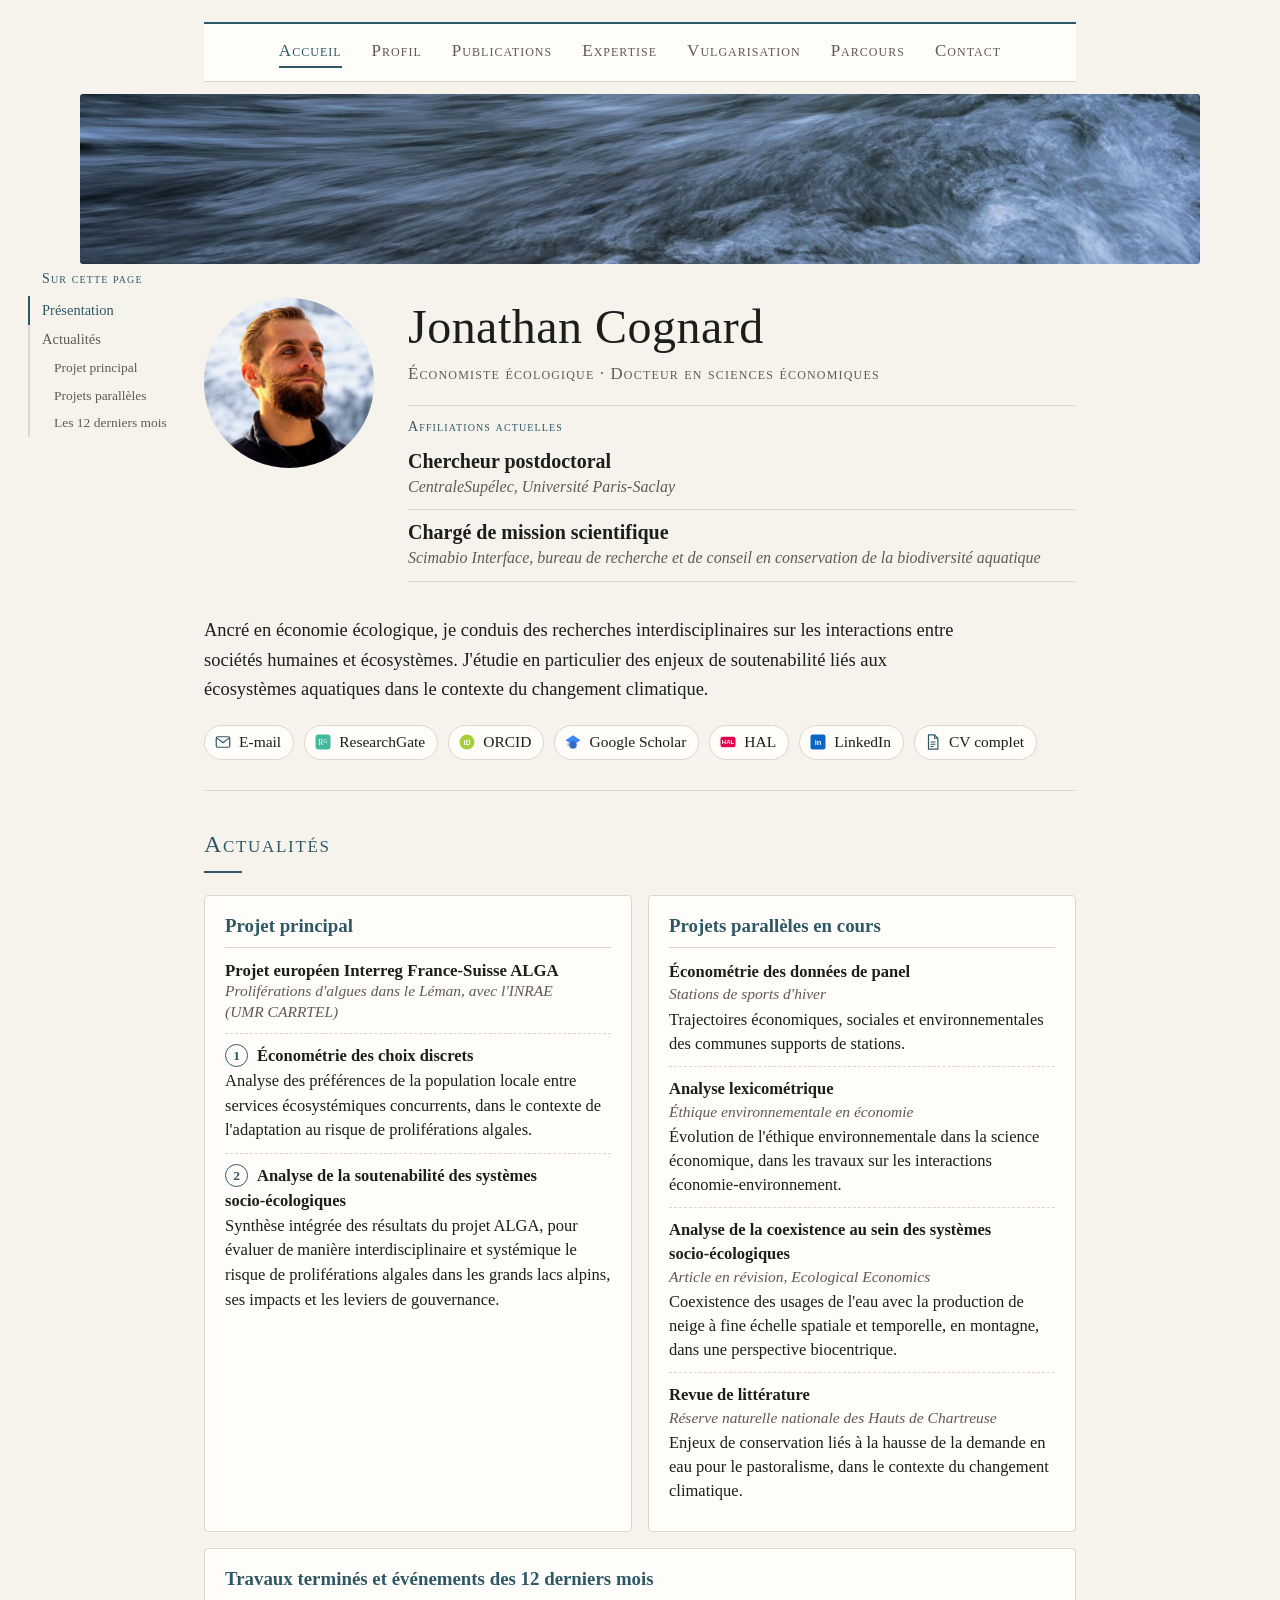
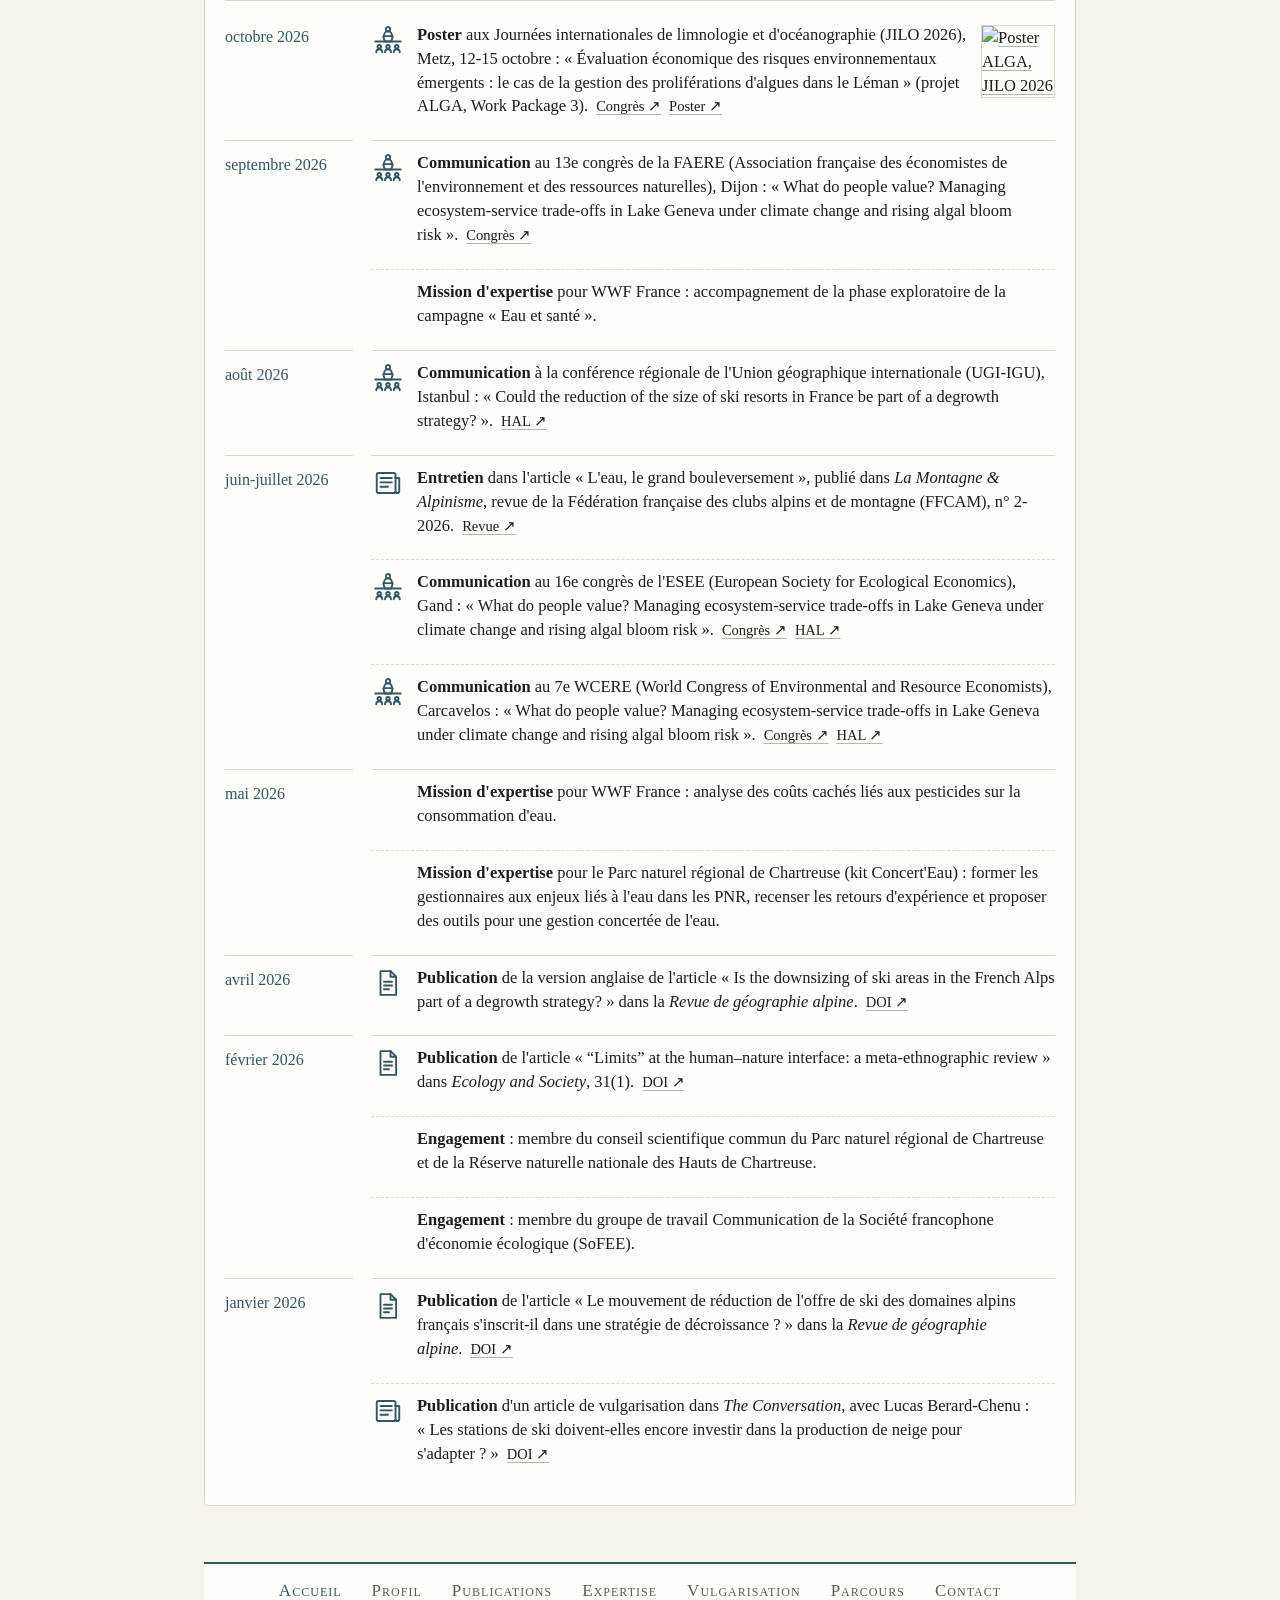
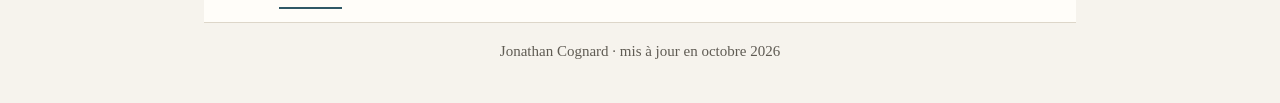
==== index.html @ 6bd9a7a1 "Add files via upload" ====
<!DOCTYPE html>
<html lang="fr">
<head>
<meta charset="utf-8">
<meta name="viewport" content="width=device-width, initial-scale=1">
<title>Jonathan Cognard, économie écologique</title>
<meta name="description" content="Jonathan Cognard, économiste écologique : interactions entre sociétés humaines et écosystèmes, soutenabilité, coexistence, écosystèmes aquatiques et changement climatique.">
<link rel="stylesheet" href="style.css">
</head>
<body>
<div class="wrap">

  <nav>
    <a href="index.html" class="on">Accueil</a>
    <a href="profil.html">Profil</a>
    <a href="publications.html">Publications</a>
    <a href="expertise.html">Expertise</a>
    <a href="vulgarisation.html">Vulgarisation</a>
    <a href="parcours.html">Parcours</a>
    <a href="contact.html">Contact</a>
  </nav>
  <!-- ================= EN-TÊTE ================= -->
  <div class="strip" role="img" aria-label="Eau en mouvement"></div>

  <aside class="toc" aria-label="Plan de la page"><div class="toc-in" role="navigation" aria-label="Sur cette page">
      <div class="toc-t">Sur cette page</div>
      <a href="#presentation">Présentation</a>
      <a href="#actualites">Actualités</a>
      <a href="#projet-principal" class="sub">Projet principal</a>
      <a href="#projets-paralleles-en-cours" class="sub">Projets parallèles</a>
      <a href="#travaux-termines-et-evenements-des-12-de" class="sub">Les 12 derniers mois</a>
    </div><script>(function(){var t=document.currentScript.parentNode,ls=[].slice.call(t.querySelectorAll('a'));
function up(){var ts=ls.map(function(a){return document.getElementById(a.getAttribute('href').slice(1))});var y=window.innerHeight*0.3,k=0,b=-1e9;ts.forEach(function(e,i){if(!e)return;var r=e.getBoundingClientRect().top;if(r<y&&r>b+2){b=r;k=i}});
ls.forEach(function(a,i){a.classList.toggle('act',i===k)})}window.addEventListener('scroll',up,{passive:true});window.addEventListener('load',up);up();})();</script></aside>
  <div class="intro" id="presentation">
    <div class="head">
      <div class="avatar"><img src="photo.jpg" alt="Portrait de Jonathan Cognard"></div>
      <div class="idcard">
        <h1>Jonathan Cognard</h1>
        <p class="tagline">Économiste écologique · Docteur en sciences économiques</p>
        <!-- Affiliations actuelles -->
        <div class="aff">
          <div class="aff-l">Affiliations actuelles</div>
          <div class="role-row">
            <div><div class="rt">Chercheur postdoctoral</div><div class="ri">CentraleSupélec, Université Paris-Saclay</div></div>
            <div class="rl"><img src="logos/paris-saclay.png" alt="" onerror="this.remove()"><img src="logos/centralesupelec.png" alt="" onerror="this.remove()"></div>
          </div>
          <div class="role-row">
            <div><div class="rt">Chargé de mission scientifique</div><div class="ri">Scimabio Interface, bureau de recherche et de conseil en conservation de la biodiversité aquatique</div></div>
            <div class="rl"><img src="logos/scimabio.png" alt="" onerror="this.remove()"></div>
          </div>
        </div>
      </div>
    </div>
    <p class="pitch">Ancré en économie écologique, je conduis des recherches interdisciplinaires sur les interactions entre sociétés humaines et écosystèmes. J'étudie en particulier des enjeux de soutenabilité liés aux écosystèmes aquatiques dans le contexte du changement climatique.</p>
    <div class="links">
      <a href="mailto:jonathan.cognard@gmail.com"><svg viewBox="0 0 24 24"><rect x="3" y="5" width="18" height="14" rx="2" fill="none" stroke="#2f5866" stroke-width="1.6"/><path d="M3.5 6.5 12 13l8.5-6.5" fill="none" stroke="#2f5866" stroke-width="1.6"/></svg>E-mail</a>
      <a href="https://www.researchgate.net/profile/Jonathan-Cognard" target="_blank" rel="noopener"><svg viewBox="0 0 24 24"><rect x="2" y="2" width="20" height="20" rx="4" fill="#40ba9b"/><text x="12" y="16.2" text-anchor="middle" font-family="Georgia,serif" font-size="10.5" fill="#fff">R<tspan font-size="7.5" dy="-3">G</tspan></text></svg>ResearchGate</a>
      <a href="https://orcid.org/0000-0002-9526-023X" target="_blank" rel="noopener"><svg viewBox="0 0 24 24"><circle cx="12" cy="12" r="10" fill="#a6ce39"/><text x="12" y="15.6" text-anchor="middle" font-family="Arial,sans-serif" font-weight="700" font-size="9.5" fill="#fff">iD</text></svg>ORCID</a>
      <!-- Remplacer par l'adresse de votre profil Google Scholar si vous en avez un -->
      <a href="https://scholar.google.com/scholar?q=author%3A%22Jonathan+Cognard%22" target="_blank" rel="noopener"><svg viewBox="0 0 24 24"><path d="M12 3 2 9.5l10 6.5 10-6.5z" fill="#4285f4"/><circle cx="12" cy="16" r="5" fill="#356ac3"/><path d="M5.5 13.5v3.5" stroke="#4285f4" stroke-width="1.4"/></svg>Google Scholar</a>
      <!-- Remplacer par votre CV HAL (cv.hal.science/votre-idhal) si vous en créez un -->
      <a href="https://hal.science/search/index/?q=authFullName_s%3A%22Jonathan+Cognard%22" target="_blank" rel="noopener"><svg viewBox="0 0 24 24"><rect x="2" y="5" width="20" height="14" rx="3" fill="#e2004f"/><text x="12" y="15.3" text-anchor="middle" font-family="Arial,sans-serif" font-weight="700" font-size="8" fill="#fff">HAL</text></svg>HAL</a>
      <a href="https://www.linkedin.com/in/jonathan-cognard-17158998/" target="_blank" rel="noopener"><svg viewBox="0 0 24 24"><rect x="2" y="2" width="20" height="20" rx="3" fill="#0a66c2"/><text x="12" y="16.5" text-anchor="middle" font-family="Arial,sans-serif" font-weight="700" font-size="10" fill="#fff">in</text></svg>LinkedIn</a>
      <a href="cv.pdf" target="_blank" rel="noopener"><svg viewBox="0 0 24 24"><path d="M6 2.5h8l4.5 4.5v14.5H6z" fill="none" stroke="#2f5866" stroke-width="1.6"/><path d="M14 2.5V7h4.5M8.8 12h6.4M8.8 15h6.4M8.8 18h4" fill="none" stroke="#2f5866" stroke-width="1.4"/></svg>CV complet</a>
    </div>
  </div>

  <!-- ================= ACTUALITÉS =================
       Fil des 12 derniers mois&nbsp;: ajouter les nouveautés en haut, retirer les plus anciennes. -->
  <section id="actualites">
    <h2>Actualités</h2>
    <div class="grid2">

      <div id="projet-principal" class="box">
        <b>Projet principal</b>
        <div class="proj-h">
          <img src="logos/alga.png" alt="Logo du projet ALGA" onerror="this.remove()">
          <div><div class="pt">Projet européen Interreg France-Suisse ALGA</div>
          <div class="ps">Proliférations d'algues dans le Léman, avec l'INRAE (UMR CARRTEL)</div></div>
        </div>
        <div class="wp"><span class="lbl"><span class="nb">1</span>Économétrie des choix discrets</span>
          Analyse des préférences de la population locale entre services écosystémiques concurrents, dans le contexte de l'adaptation au risque de proliférations algales.</div>
        <div class="wp"><span class="lbl"><span class="nb">2</span>Analyse de la soutenabilité des systèmes socio-écologiques</span>
          Synthèse intégrée des résultats du projet ALGA, pour évaluer de manière interdisciplinaire et systémique le risque de proliférations algales dans les grands lacs alpins, ses impacts et les leviers de gouvernance.</div>
      </div>

      <div id="projets-paralleles-en-cours" class="box">
        <b>Projets parallèles en cours</b>
        <ul class="plist">
          <li><span class="meth">Économétrie des données de panel</span><span class="subj">Stations de sports d'hiver</span>Trajectoires économiques, sociales et environnementales des communes supports de stations.</li>
          <li><span class="meth">Analyse lexicométrique</span><span class="subj">Éthique environnementale en économie</span>Évolution de l'éthique environnementale dans la science économique, dans les travaux sur les interactions économie-environnement.</li>
          <li><span class="meth">Analyse de la coexistence au sein des systèmes socio-écologiques</span><span class="subj">Article en révision, Ecological Economics</span>Coexistence des usages de l'eau avec la production de neige à fine échelle spatiale et temporelle, en montagne, dans une perspective biocentrique.</li>
          <li><span class="meth">Revue de littérature</span><span class="subj">Réserve naturelle nationale des Hauts de Chartreuse</span>Enjeux de conservation liés à la hausse de la demande en eau pour le pastoralisme, dans le contexte du changement climatique.</li>
        </ul>
      </div>

      <div id="travaux-termines-et-evenements-des-12-de" class="box wide">
        <b>Travaux terminés et événements des 12 derniers mois</b>
        <div class="feed">
        <div class="m">octobre 2026</div>
        <div class="items">
          <div class="it"><span class="ic"><svg viewBox="0 0 24 24"><circle cx="12" cy="3.3" r="1.7" fill="none" stroke="#2f5866" stroke-width="1.5" stroke-linecap="round" stroke-linejoin="round"/><path d="M8.9 10.6V8.1a3.1 3.1 0 0 1 6.2 0v2.5" fill="none" stroke="#2f5866" stroke-width="1.5" stroke-linecap="round" stroke-linejoin="round"/><path d="M8.2 8.9h7.6l-1.2 4.3H9.4z" fill="#fffdf9" stroke="#2f5866" stroke-width="1.5" stroke-linejoin="round"/><path d="M1.8 13.2h20.4" fill="none" stroke="#2f5866" stroke-width="1.5" stroke-linecap="round" stroke-linejoin="round"/><circle cx="5" cy="17.4" r="1.4" fill="none" stroke="#2f5866" stroke-width="1.5" stroke-linecap="round" stroke-linejoin="round"/><circle cx="12" cy="17.4" r="1.4" fill="none" stroke="#2f5866" stroke-width="1.5" stroke-linecap="round" stroke-linejoin="round"/><circle cx="19" cy="17.4" r="1.4" fill="none" stroke="#2f5866" stroke-width="1.5" stroke-linecap="round" stroke-linejoin="round"/><path d="M2.6 21.8a2.4 2.4 0 0 1 4.8 0M9.6 21.8a2.4 2.4 0 0 1 4.8 0M16.6 21.8a2.4 2.4 0 0 1 4.8 0" fill="none" stroke="#2f5866" stroke-width="1.5" stroke-linecap="round" stroke-linejoin="round"/></svg></span><span><a class="thumb" href="poster-jilo-2026.pdf" target="_blank" rel="noopener"><img src="poster-jilo-2026.jpg" alt="Poster ALGA, JILO 2026"></a><b>Poster</b> aux Journées internationales de limnologie et d'océanographie (JILO 2026), Metz, 12-15 octobre&nbsp;: «&nbsp;Évaluation économique des risques environnementaux émergents&nbsp;: le cas de la gestion des proliférations d'algues dans le Léman&nbsp;» (projet ALGA, Work Package 3).<a class="go" href="https://jilo-2026.sciencesconf.org/" target="_blank" rel="noopener">Congrès ↗</a><a class="go" href="poster-jilo-2026.pdf" target="_blank" rel="noopener">Poster ↗</a></span></div>
        </div>
        <div class="m">septembre 2026</div>
        <div class="items">
          <div class="it"><span class="ic"><svg viewBox="0 0 24 24"><circle cx="12" cy="3.3" r="1.7" fill="none" stroke="#2f5866" stroke-width="1.5" stroke-linecap="round" stroke-linejoin="round"/><path d="M8.9 10.6V8.1a3.1 3.1 0 0 1 6.2 0v2.5" fill="none" stroke="#2f5866" stroke-width="1.5" stroke-linecap="round" stroke-linejoin="round"/><path d="M8.2 8.9h7.6l-1.2 4.3H9.4z" fill="#fffdf9" stroke="#2f5866" stroke-width="1.5" stroke-linejoin="round"/><path d="M1.8 13.2h20.4" fill="none" stroke="#2f5866" stroke-width="1.5" stroke-linecap="round" stroke-linejoin="round"/><circle cx="5" cy="17.4" r="1.4" fill="none" stroke="#2f5866" stroke-width="1.5" stroke-linecap="round" stroke-linejoin="round"/><circle cx="12" cy="17.4" r="1.4" fill="none" stroke="#2f5866" stroke-width="1.5" stroke-linecap="round" stroke-linejoin="round"/><circle cx="19" cy="17.4" r="1.4" fill="none" stroke="#2f5866" stroke-width="1.5" stroke-linecap="round" stroke-linejoin="round"/><path d="M2.6 21.8a2.4 2.4 0 0 1 4.8 0M9.6 21.8a2.4 2.4 0 0 1 4.8 0M16.6 21.8a2.4 2.4 0 0 1 4.8 0" fill="none" stroke="#2f5866" stroke-width="1.5" stroke-linecap="round" stroke-linejoin="round"/></svg></span><span><b>Communication</b> au 13e congrès de la FAERE (Association française des économistes de l'environnement et des ressources naturelles), Dijon&nbsp;: «&nbsp;What do people value? Managing ecosystem-service trade-offs in Lake Geneva under climate change and rising algal bloom risk&nbsp;».<a class="go" href="https://faere.fr/en/faere-conference-2026/" target="_blank" rel="noopener">Congrès ↗</a></span></div>
          <div class="it"><span class="ic"><img src="logos/wwf.png" alt="" onerror="this.remove()"></span><span><b>Mission d'expertise</b> pour WWF France&nbsp;: accompagnement de la phase exploratoire de la campagne «&nbsp;Eau et santé&nbsp;».</span></div>
        </div>
        <div class="m">août 2026</div>
        <div class="items">
          <div class="it"><span class="ic"><svg viewBox="0 0 24 24"><circle cx="12" cy="3.3" r="1.7" fill="none" stroke="#2f5866" stroke-width="1.5" stroke-linecap="round" stroke-linejoin="round"/><path d="M8.9 10.6V8.1a3.1 3.1 0 0 1 6.2 0v2.5" fill="none" stroke="#2f5866" stroke-width="1.5" stroke-linecap="round" stroke-linejoin="round"/><path d="M8.2 8.9h7.6l-1.2 4.3H9.4z" fill="#fffdf9" stroke="#2f5866" stroke-width="1.5" stroke-linejoin="round"/><path d="M1.8 13.2h20.4" fill="none" stroke="#2f5866" stroke-width="1.5" stroke-linecap="round" stroke-linejoin="round"/><circle cx="5" cy="17.4" r="1.4" fill="none" stroke="#2f5866" stroke-width="1.5" stroke-linecap="round" stroke-linejoin="round"/><circle cx="12" cy="17.4" r="1.4" fill="none" stroke="#2f5866" stroke-width="1.5" stroke-linecap="round" stroke-linejoin="round"/><circle cx="19" cy="17.4" r="1.4" fill="none" stroke="#2f5866" stroke-width="1.5" stroke-linecap="round" stroke-linejoin="round"/><path d="M2.6 21.8a2.4 2.4 0 0 1 4.8 0M9.6 21.8a2.4 2.4 0 0 1 4.8 0M16.6 21.8a2.4 2.4 0 0 1 4.8 0" fill="none" stroke="#2f5866" stroke-width="1.5" stroke-linecap="round" stroke-linejoin="round"/></svg></span><span><b>Communication</b> à la conférence régionale de l'Union géographique internationale (UGI-IGU), Istanbul&nbsp;: «&nbsp;Could the reduction of the size of ski resorts in France be part of a degrowth strategy?&nbsp;».<a class="go" href="https://hal.science/hal-05760352" target="_blank" rel="noopener">HAL ↗</a></span></div>
        </div>
        <div class="m">juin-juillet 2026</div>
        <div class="items">
          <div class="it"><span class="ic"><svg viewBox="0 0 24 24"><rect x="3" y="4" width="15" height="16" rx="1.5" fill="none" stroke="#2f5866" stroke-width="1.5" stroke-linecap="round" stroke-linejoin="round"/><path d="M18 8h3v10.5a1.5 1.5 0 0 1-3 0M6 8h9M6 11.5h9M6 15h6" fill="none" stroke="#2f5866" stroke-width="1.5" stroke-linecap="round" stroke-linejoin="round"/></svg></span><span><b>Entretien</b> dans l'article «&nbsp;L'eau, le grand bouleversement&nbsp;», publié dans <i>La Montagne &amp; Alpinisme</i>, revue de la Fédération française des clubs alpins et de montagne (FFCAM), n° 2-2026.<a class="go" href="https://www.ffcam.fr/index.php?alias=produit&amp;oid=PROD:86p6bc6lu6lu" target="_blank" rel="noopener">Revue ↗</a></span></div>
          <div class="it"><span class="ic"><svg viewBox="0 0 24 24"><circle cx="12" cy="3.3" r="1.7" fill="none" stroke="#2f5866" stroke-width="1.5" stroke-linecap="round" stroke-linejoin="round"/><path d="M8.9 10.6V8.1a3.1 3.1 0 0 1 6.2 0v2.5" fill="none" stroke="#2f5866" stroke-width="1.5" stroke-linecap="round" stroke-linejoin="round"/><path d="M8.2 8.9h7.6l-1.2 4.3H9.4z" fill="#fffdf9" stroke="#2f5866" stroke-width="1.5" stroke-linejoin="round"/><path d="M1.8 13.2h20.4" fill="none" stroke="#2f5866" stroke-width="1.5" stroke-linecap="round" stroke-linejoin="round"/><circle cx="5" cy="17.4" r="1.4" fill="none" stroke="#2f5866" stroke-width="1.5" stroke-linecap="round" stroke-linejoin="round"/><circle cx="12" cy="17.4" r="1.4" fill="none" stroke="#2f5866" stroke-width="1.5" stroke-linecap="round" stroke-linejoin="round"/><circle cx="19" cy="17.4" r="1.4" fill="none" stroke="#2f5866" stroke-width="1.5" stroke-linecap="round" stroke-linejoin="round"/><path d="M2.6 21.8a2.4 2.4 0 0 1 4.8 0M9.6 21.8a2.4 2.4 0 0 1 4.8 0M16.6 21.8a2.4 2.4 0 0 1 4.8 0" fill="none" stroke="#2f5866" stroke-width="1.5" stroke-linecap="round" stroke-linejoin="round"/></svg></span><span><b>Communication</b> au 16e congrès de l'ESEE (European Society for Ecological Economics), Gand&nbsp;: «&nbsp;What do people value? Managing ecosystem-service trade-offs in Lake Geneva under climate change and rising algal bloom risk&nbsp;».<a class="go" href="https://esee2026ghent.be/" target="_blank" rel="noopener">Congrès ↗</a><a class="go" href="https://hal.science/hal-05693973" target="_blank" rel="noopener">HAL ↗</a></span></div>
          <div class="it"><span class="ic"><svg viewBox="0 0 24 24"><circle cx="12" cy="3.3" r="1.7" fill="none" stroke="#2f5866" stroke-width="1.5" stroke-linecap="round" stroke-linejoin="round"/><path d="M8.9 10.6V8.1a3.1 3.1 0 0 1 6.2 0v2.5" fill="none" stroke="#2f5866" stroke-width="1.5" stroke-linecap="round" stroke-linejoin="round"/><path d="M8.2 8.9h7.6l-1.2 4.3H9.4z" fill="#fffdf9" stroke="#2f5866" stroke-width="1.5" stroke-linejoin="round"/><path d="M1.8 13.2h20.4" fill="none" stroke="#2f5866" stroke-width="1.5" stroke-linecap="round" stroke-linejoin="round"/><circle cx="5" cy="17.4" r="1.4" fill="none" stroke="#2f5866" stroke-width="1.5" stroke-linecap="round" stroke-linejoin="round"/><circle cx="12" cy="17.4" r="1.4" fill="none" stroke="#2f5866" stroke-width="1.5" stroke-linecap="round" stroke-linejoin="round"/><circle cx="19" cy="17.4" r="1.4" fill="none" stroke="#2f5866" stroke-width="1.5" stroke-linecap="round" stroke-linejoin="round"/><path d="M2.6 21.8a2.4 2.4 0 0 1 4.8 0M9.6 21.8a2.4 2.4 0 0 1 4.8 0M16.6 21.8a2.4 2.4 0 0 1 4.8 0" fill="none" stroke="#2f5866" stroke-width="1.5" stroke-linecap="round" stroke-linejoin="round"/></svg></span><span><b>Communication</b> au 7e WCERE (World Congress of Environmental and Resource Economists), Carcavelos&nbsp;: «&nbsp;What do people value? Managing ecosystem-service trade-offs in Lake Geneva under climate change and rising algal bloom risk&nbsp;».<a class="go" href="https://wcere2026.org/" target="_blank" rel="noopener">Congrès ↗</a><a class="go" href="https://hal.science/hal-05694025" target="_blank" rel="noopener">HAL ↗</a></span></div>
        </div>
        <div class="m">mai 2026</div>
        <div class="items">
          <div class="it"><span class="ic"><img src="logos/wwf.png" alt="" onerror="this.remove()"></span><span><b>Mission d'expertise</b> pour WWF France&nbsp;: analyse des coûts cachés liés aux pesticides sur la consommation d'eau.</span></div>
          <div class="it"><span class="ic"><img src="logos/pnr-chartreuse.png" alt="" onerror="this.remove()"></span><span><b>Mission d'expertise</b> pour le Parc naturel régional de Chartreuse (kit Concert'Eau)&nbsp;: former les gestionnaires aux enjeux liés à l'eau dans les PNR, recenser les retours d'expérience et proposer des outils pour une gestion concertée de l'eau.</span></div>
        </div>
        <div class="m">avril 2026</div>
        <div class="items">
          <div class="it"><span class="ic"><svg viewBox="0 0 24 24"><path d="M6 2.5h8l4.5 4.5v14.5H6z" fill="none" stroke="#2f5866" stroke-width="1.5" stroke-linecap="round" stroke-linejoin="round"/><path d="M14 2.5V7h4.5M8.8 11h6.4M8.8 14h6.4M8.8 17h4" fill="none" stroke="#2f5866" stroke-width="1.5" stroke-linecap="round" stroke-linejoin="round"/></svg></span><span><b>Publication</b> de la version anglaise de l'article «&nbsp;Is the downsizing of ski areas in the French Alps part of a degrowth strategy?&nbsp;» dans la <i>Revue de géographie alpine</i>.<a class="go" href="https://doi.org/10.4000/165gi" target="_blank" rel="noopener">DOI ↗</a></span></div>
        </div>
        <div class="m">février 2026</div>
        <div class="items">
          <div class="it"><span class="ic"><svg viewBox="0 0 24 24"><path d="M6 2.5h8l4.5 4.5v14.5H6z" fill="none" stroke="#2f5866" stroke-width="1.5" stroke-linecap="round" stroke-linejoin="round"/><path d="M14 2.5V7h4.5M8.8 11h6.4M8.8 14h6.4M8.8 17h4" fill="none" stroke="#2f5866" stroke-width="1.5" stroke-linecap="round" stroke-linejoin="round"/></svg></span><span><b>Publication</b> de l'article «&nbsp;“Limits” at the human–nature interface: a meta-ethnographic review&nbsp;» dans <i>Ecology and Society</i>, 31(1).<a class="go" href="https://doi.org/10.5751/ES-16991-310121" target="_blank" rel="noopener">DOI ↗</a></span></div>
          <div class="it"><span class="ic"><img src="logos/pnr-chartreuse.png" alt="" onerror="this.remove()"></span><span><b>Engagement</b>&nbsp;: membre du conseil scientifique commun du Parc naturel régional de Chartreuse et de la Réserve naturelle nationale des Hauts de Chartreuse.</span></div>
          <div class="it"><span class="ic"><img src="logos/sofee.png" alt="" onerror="this.remove()"></span><span><b>Engagement</b>&nbsp;: membre du groupe de travail Communication de la Société francophone d'économie écologique (SoFEE).</span></div>
        </div>
        <div class="m">janvier 2026</div>
        <div class="items">
          <div class="it"><span class="ic"><svg viewBox="0 0 24 24"><path d="M6 2.5h8l4.5 4.5v14.5H6z" fill="none" stroke="#2f5866" stroke-width="1.5" stroke-linecap="round" stroke-linejoin="round"/><path d="M14 2.5V7h4.5M8.8 11h6.4M8.8 14h6.4M8.8 17h4" fill="none" stroke="#2f5866" stroke-width="1.5" stroke-linecap="round" stroke-linejoin="round"/></svg></span><span><b>Publication</b> de l'article «&nbsp;Le mouvement de réduction de l'offre de ski des domaines alpins français s'inscrit-il dans une stratégie de décroissance&nbsp;?&nbsp;» dans la <i>Revue de géographie alpine</i>.<a class="go" href="https://doi.org/10.4000/165gg" target="_blank" rel="noopener">DOI ↗</a></span></div>
          <div class="it"><span class="ic"><svg viewBox="0 0 24 24"><rect x="3" y="4" width="15" height="16" rx="1.5" fill="none" stroke="#2f5866" stroke-width="1.5" stroke-linecap="round" stroke-linejoin="round"/><path d="M18 8h3v10.5a1.5 1.5 0 0 1-3 0M6 8h9M6 11.5h9M6 15h6" fill="none" stroke="#2f5866" stroke-width="1.5" stroke-linecap="round" stroke-linejoin="round"/></svg></span><span><b>Publication</b> d'un article de vulgarisation dans <i>The Conversation</i>, avec Lucas Berard-Chenu&nbsp;: «&nbsp;Les stations de ski doivent-elles encore investir dans la production de neige pour s'adapter&nbsp;?&nbsp;»<a class="go" href="https://doi.org/10.64628/AAK.fk6a4h7fv" target="_blank" rel="noopener">DOI ↗</a></span></div>
        </div>
        </div>
      </div>

    </div>
  </section>


  <nav class="bottom">
    <a href="index.html" class="on">Accueil</a>
    <a href="profil.html">Profil</a>
    <a href="publications.html">Publications</a>
    <a href="expertise.html">Expertise</a>
    <a href="vulgarisation.html">Vulgarisation</a>
    <a href="parcours.html">Parcours</a>
    <a href="contact.html">Contact</a>
  </nav>

  <footer>Jonathan Cognard · mis à jour en octobre 2026</footer>
</div>
</body>
</html>
---- style.css ----
/* Feuille de style commune à toutes les pages du site.
   Pour changer la couleur d'accent : modifier --accent ci-dessous. */

/* ===== Police LM Roman 10 (dossier fonts/) ===== */
@font-face { font-family:"LM Roman 10"; src:url("fonts/lmroman10-regular.woff2") format("woff2"); font-weight:400; font-style:normal; font-display:swap; }
@font-face { font-family:"LM Roman 10"; src:url("fonts/lmroman10-italic.woff2") format("woff2"); font-weight:400; font-style:italic; font-display:swap; }
@font-face { font-family:"LM Roman 10"; src:url("fonts/lmroman10-bold.woff2") format("woff2"); font-weight:700; font-style:normal; font-display:swap; }

/* ===== Couleurs ===== */
:root {
  --bg:#f6f3ed;       /* fond blanc cassé */
  --card:#fffdf9;     /* fond des encadrés */
  --text:#1d1d1b;     /* noir mat */
  --muted:#5f5b53;    /* texte secondaire */
  --line:#ddd6c9;     /* filets */
  --accent:#2f5866;   /* bleu ardoise (seule couleur) */
  --soft:#e8edee;     /* accent très clair */
}

* { box-sizing:border-box; }
html { scroll-behavior:smooth; scroll-padding-top:22px; }
body { margin:0; background:var(--bg); color:var(--text);
       font:19px/1.6 "LM Roman 10","Latin Modern Roman","Computer Modern",Georgia,serif; }
a { color:var(--text); text-decoration:underline; text-decoration-color:#a9b8bd; text-underline-offset:3px; text-decoration-thickness:1px; }
a:hover { text-decoration-color:var(--accent); }
.wrap { max-width:920px; margin:0 auto; padding:0 24px; }
p { margin:0 0 14px; }
.small { font-size:16px; color:var(--muted); }

/* ===== Menu ===== */
nav { display:flex; justify-content:center; flex-wrap:wrap; gap:4px 30px; margin-top:22px; padding:13px 10px; font-size:17px; font-variant:small-caps; letter-spacing:.06em;
      background:var(--card); border-top:2px solid var(--accent); border-bottom:1px solid var(--line); }
nav a { text-decoration:none; color:var(--muted); padding-bottom:2px; border-bottom:2px solid transparent; }
nav a:hover { color:var(--accent); }
nav a.on { color:var(--accent); border-bottom-color:var(--accent); }
nav.bottom { margin-top:40px; }

/* ===== En-tête de l'accueil ===== */
.strip { position:relative; left:50%; transform:translateX(-50%); width:min(1120px, calc(100vw - 32px)); height:170px; margin-top:12px; border-radius:3px; background:url(eau.jpg) center 55%/cover; }
.head { display:grid; grid-template-columns:170px 1fr; gap:34px; align-items:start; padding:34px 0 8px; }
.avatar { width:170px; height:170px; border-radius:50%; overflow:hidden; background:#e6e0d4; }
.avatar img { width:100%; height:100%; object-fit:cover; object-position:center 28%; display:block; }
h1 { font-weight:400; font-size:3rem; line-height:1.05; margin:4px 0 0; letter-spacing:.01em; }
.tagline { margin:8px 0 0; font-variant:small-caps; letter-spacing:.07em; font-size:1.05rem; color:var(--muted); }
.aff { margin-top:18px; border-top:1px solid var(--line); }
.aff-l { font-size:14px; font-variant:small-caps; letter-spacing:.08em; color:var(--accent); margin:10px 0 0; }
.role-row { display:grid; grid-template-columns:1fr auto; gap:18px; align-items:center; padding:10px 0 12px; border-bottom:1px solid var(--line); }
.role-row .rt { font-weight:700; font-size:1.25rem; line-height:1.2; }
.role-row .ri { font-size:16px; color:var(--muted); font-style:italic; margin-top:3px; line-height:1.35; }
.role-row .rl { display:flex; align-items:center; gap:14px; }
.role-row .rl img { height:38px; width:auto; mix-blend-mode:multiply; }
.pitch { margin:26px 0 20px; max-width:760px; font-size:18.5px; }
.links { display:flex; flex-wrap:wrap; gap:8px 10px; font-size:15.5px; }
.links a { display:inline-flex; align-items:center; gap:7px; padding:4px 12px 4px 9px; border:1px solid var(--line); border-radius:99px; text-decoration:none; background:var(--card); }
.links a:hover { border-color:var(--accent); }
.links svg { width:18px; height:18px; flex-shrink:0; }
.intro { padding-bottom:30px; }

/* ===== Bandeau des pages intérieures ===== */
.banner { display:flex; align-items:center; gap:18px; margin:26px 0 0; padding-bottom:22px; }
.banner .av { width:64px; height:64px; border-radius:50%; overflow:hidden; flex-shrink:0; }
.banner .av img { width:100%; height:100%; object-fit:cover; object-position:center 28%; display:block; }
.banner .nm { font-size:1.75rem; line-height:1.1; text-decoration:none; }
.banner .tg { font-variant:small-caps; letter-spacing:.07em; color:var(--muted); font-size:.98rem; }

/* ===== Rubriques ===== */
section { padding:34px 0 16px; border-top:1px solid var(--line); }
h2 { font-weight:400; font-variant:small-caps; letter-spacing:.07em; font-size:1.5rem; color:var(--accent); margin:0 0 22px; }
h2::after { content:""; display:block; width:38px; height:2px; background:var(--accent); margin-top:8px; }
h3 { font-weight:700; font-size:1.3rem; color:#1f4250; margin:34px 0 10px; padding-bottom:6px; border-bottom:1px solid var(--line); }
.lede { color:var(--muted); margin:-8px 0 22px; max-width:760px; }

/* ===== Encadrés ===== */
.box, .mcol, .mission-g { background:var(--card); border:1px solid var(--line); border-radius:4px; padding:18px 20px; }
.box > b, .mcol h4 { display:block; font-weight:700; font-size:1.18rem; color:var(--accent); margin:0 0 12px; padding-bottom:8px; border-bottom:1px solid var(--line); line-height:1.3; }
.grid2 { display:grid; grid-template-columns:1fr 1fr; gap:16px; }
.wide { grid-column:1 / -1; }

/* institutions avec logo */
.org { display:inline-flex; align-items:center; gap:12px; vertical-align:middle; }
.org img { height:34px; width:auto; max-width:120px; object-fit:contain; mix-blend-mode:multiply; }
.org small { display:block; font-size:.86em; color:var(--muted); font-style:italic; line-height:1.3; }

/* projet principal */
.proj-h { display:grid; grid-template-columns:auto 1fr; gap:16px; align-items:center; margin-bottom:6px; }
.proj-h img { height:62px; width:auto; }
.proj-h .pt { font-weight:700; font-size:1.05rem; line-height:1.3; }
.proj-h .ps { font-size:15.5px; color:var(--muted); font-style:italic; line-height:1.35; }
.proj-p { font-size:16.5px; line-height:1.5; margin:8px 0 4px; }
.wp { font-size:16.5px; line-height:1.5; padding:10px 0 0; margin-top:10px; border-top:1px dashed var(--line); }
.wp .lbl { display:block; font-weight:700; }
.nb { display:inline-grid; place-items:center; width:23px; height:23px; border:1.5px solid var(--accent); border-radius:50%; color:var(--accent); font-size:13.5px; font-weight:700; margin-right:9px; vertical-align:1px; line-height:1; }

.plist { list-style:none; margin:0; padding:0; }
.plist li { font-size:16.5px; line-height:1.45; padding:10px 0; border-top:1px dashed var(--line); }
.plist li:first-child { border-top:0; padding-top:0; }
.plist .meth { display:block; font-weight:700; }
.plist .subj { display:block; font-style:italic; color:var(--muted); font-size:15.5px; margin-bottom:2px; }

/* fil des 12 derniers mois */
.feed { display:grid; grid-template-columns:128px 1fr; gap:0 18px; }
.feed .m { color:var(--accent); padding:11px 0; border-top:1px solid var(--line); font-size:16px; }
.feed .items { border-top:1px solid var(--line); }
.feed .m:first-child, .feed .items:nth-child(2) { border-top:0; }
.feed .it { display:grid; grid-template-columns:34px 1fr; gap:12px; align-items:start; padding:10px 0; font-size:16.5px; line-height:1.45; }
.feed .it + .it { border-top:1px dashed var(--line); }
.ic { width:34px; height:34px; display:grid; place-items:center; }
.ic img { max-width:34px; max-height:34px; mix-blend-mode:multiply; }
.ic svg { width:30px; height:30px; }
.go { font-size:14.5px; margin-left:8px; white-space:nowrap; }
.thumb { float:right; width:74px; margin:2px 0 6px 14px; border:1px solid var(--line); display:block; }
.thumb img { width:100%; display:block; }
.it::after, .clist li > div::after { content:""; display:block; clear:both; }

/* ===== Profil de recherche ===== */
.matrix { display:grid; grid-template-columns:1fr 1fr; gap:16px; }
.mcol ul { list-style:none; margin:0; padding:0; }
.mcol li { font-size:16.5px; line-height:1.35; padding:5px 0 5px 16px; position:relative; }
.mcol li::before { content:""; position:absolute; left:0; top:13px; width:5px; height:5px; border-radius:50%; background:var(--accent); }
.mcol li small { display:block; color:var(--muted); font-style:italic; font-size:14.5px; }
.mcol .sub { font-variant:small-caps; letter-spacing:.06em; color:var(--muted); font-size:15px; margin:12px 0 2px; }
.mcol .sub:first-of-type { margin-top:0; }
.mcol .intro-k { font-size:16px; margin:0 0 6px; line-height:1.45; }

/* ===== Publications ===== */
.pubs { list-style:none; padding:0; margin:0; }
.pubs li { display:grid; grid-template-columns:112px 1fr; gap:18px; align-items:start; padding:13px 0; border-top:1px dashed var(--line); font-size:17px; line-height:1.5; }
.pubs li:first-child { border-top:0; }
.pubs .t { font-weight:700; }
.me { color:#1f4250; font-weight:700; }
/* logo de l'éditeur (fichiers logos/ed-*.png) */
.pl { width:112px; height:52px; display:flex; align-items:center; justify-content:center; }
.pl img { max-width:112px; max-height:46px; width:auto; height:auto; mix-blend-mode:multiply; }
.pl img.tall { max-height:56px; }
.pl svg { width:30px; height:30px; }
.pl.blank::before { content:""; width:40px; border-top:1px dashed var(--line); }

.clist { list-style:none; margin:0; padding:0; }
.clist li { display:grid; grid-template-columns:96px 1fr; gap:14px; padding:11px 0; border-top:1px dashed var(--line); font-size:17px; line-height:1.45; }
.clist li:first-child { border-top:0; }
.clist .y { color:var(--accent); }
.clist .w { color:var(--muted); font-size:15.5px; }

/* ===== Expertise ===== */
.missions { display:grid; gap:16px; }
.mission-g > .org { margin-bottom:6px; font-weight:700; }
.mission-g > .org img { height:40px; }
.mission { display:grid; grid-template-columns:130px 1fr; gap:4px 20px; padding:12px 0 6px; border-top:1px dashed var(--line); margin-top:10px; }
.mission .d { color:var(--accent); font-size:16px; }
.mission .t { font-weight:700; line-height:1.35; }
.mission p { margin:6px 0 0; font-size:16.5px; line-height:1.5; }
.li-big { display:inline-block; line-height:0; text-decoration:none; }
.li-big:hover svg { opacity:.85; }
.jlist { list-style:none; margin:0; padding:0; font-size:17px; }
.jlist li { padding:5px 0 5px 16px; position:relative; }
.jlist li::before { content:""; position:absolute; left:0; top:15px; width:5px; height:5px; border-radius:50%; background:var(--accent); }

/* ===== Vulgarisation ===== */
.media { display:grid; grid-template-columns:repeat(3,1fr); gap:16px; }
.card { display:block; text-decoration:none; background:var(--card); border:1px solid var(--line); border-radius:4px; overflow:hidden; color:var(--text); }
.card:hover { border-color:var(--accent); }
.card .v { height:110px; position:relative; display:grid; place-items:center; text-align:center; padding:10px;
           background:var(--soft); font-size:1.2rem; font-variant:small-caps; letter-spacing:.05em; color:var(--accent); border-bottom:1px solid var(--line); }
.card .v img { position:absolute; inset:0; width:100%; height:100%; object-fit:cover; }
.card .v img.lg { position:static; width:auto; height:auto; max-width:80%; max-height:44px; object-fit:contain; mix-blend-mode:multiply; }
.card .c { padding:10px 14px 12px; font-size:15.5px; line-height:1.4; }
.card .c i { color:var(--muted); }

/* ===== Parcours ===== */
.cv { display:grid; grid-template-columns:110px 1fr; gap:12px 18px; font-size:17.5px; }
.cv .y { color:var(--accent); }
.cv .org img { height:34px; }
.fund { display:flex; flex-wrap:wrap; align-items:center; gap:6px 18px; margin-top:6px; font-size:15.5px; }
.fund .org img { height:30px; }

footer { margin-top:0; padding:16px 0 40px; text-align:center; font-size:15px; color:var(--muted); }

/* ===== Plan de la page (colonne de gauche, grands écrans) ===== */
.toc { position:sticky; top:26px; height:0; z-index:5; }
.toc-in { position:absolute; top:6px; right:calc(100% + 26px); width:min(190px, calc((100vw - 920px) / 2 - 30px)); font-size:14.5px; line-height:1.3; }
.toc-t { font-variant:small-caps; letter-spacing:.08em; color:var(--accent); font-size:14px; margin:0 0 8px 14px; }
.toc a { display:block; text-decoration:none; color:var(--muted); padding:5px 0 5px 12px; border-left:2px solid var(--line); }
.toc a.sub { padding-left:24px; font-size:13.5px; }
.toc a:hover { color:var(--text); }
.toc a.act { color:var(--accent); border-left-color:var(--accent); }
@media (max-width:1239px) { .toc { display:none; } }

@media (max-width:760px) {
  body { font-size:17.5px; }
  nav { gap:4px 16px; font-size:16px; padding:10px 8px; }
  .strip { height:130px; }
  .head { grid-template-columns:1fr; gap:14px; padding-top:22px; }
  .avatar { width:104px; height:104px; }
  h1 { font-size:2.2rem; }
  .role-row { grid-template-columns:1fr; gap:8px; }
  .grid2, .matrix, .media { grid-template-columns:1fr; }
  .feed { grid-template-columns:1fr; }
  .feed .items { border-top:0; }
  .clist li, .cv, .mission { grid-template-columns:1fr; gap:0; }
  .cv .y { margin-top:10px; }
  .pubs li { grid-template-columns:76px 1fr; gap:12px; }
  .pl { width:76px; }
  .pl img { max-width:76px; max-height:36px; }
}
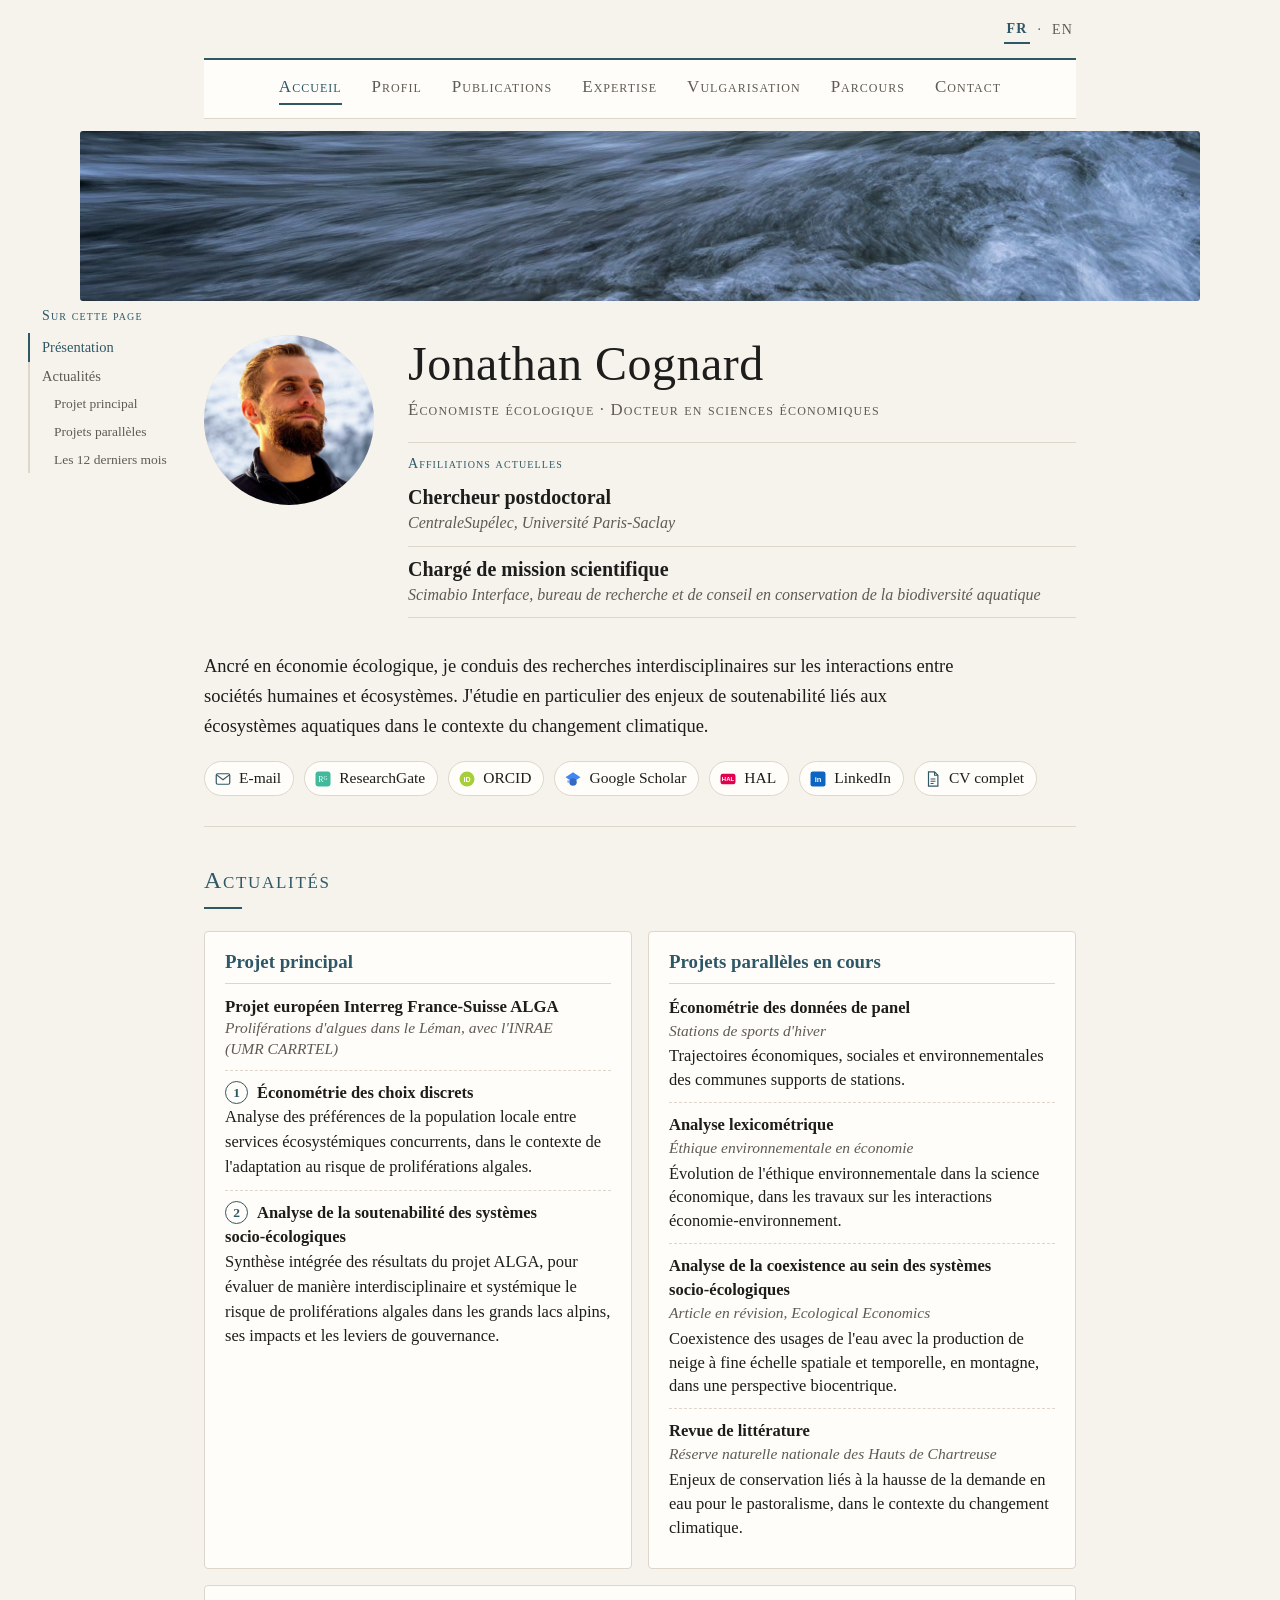
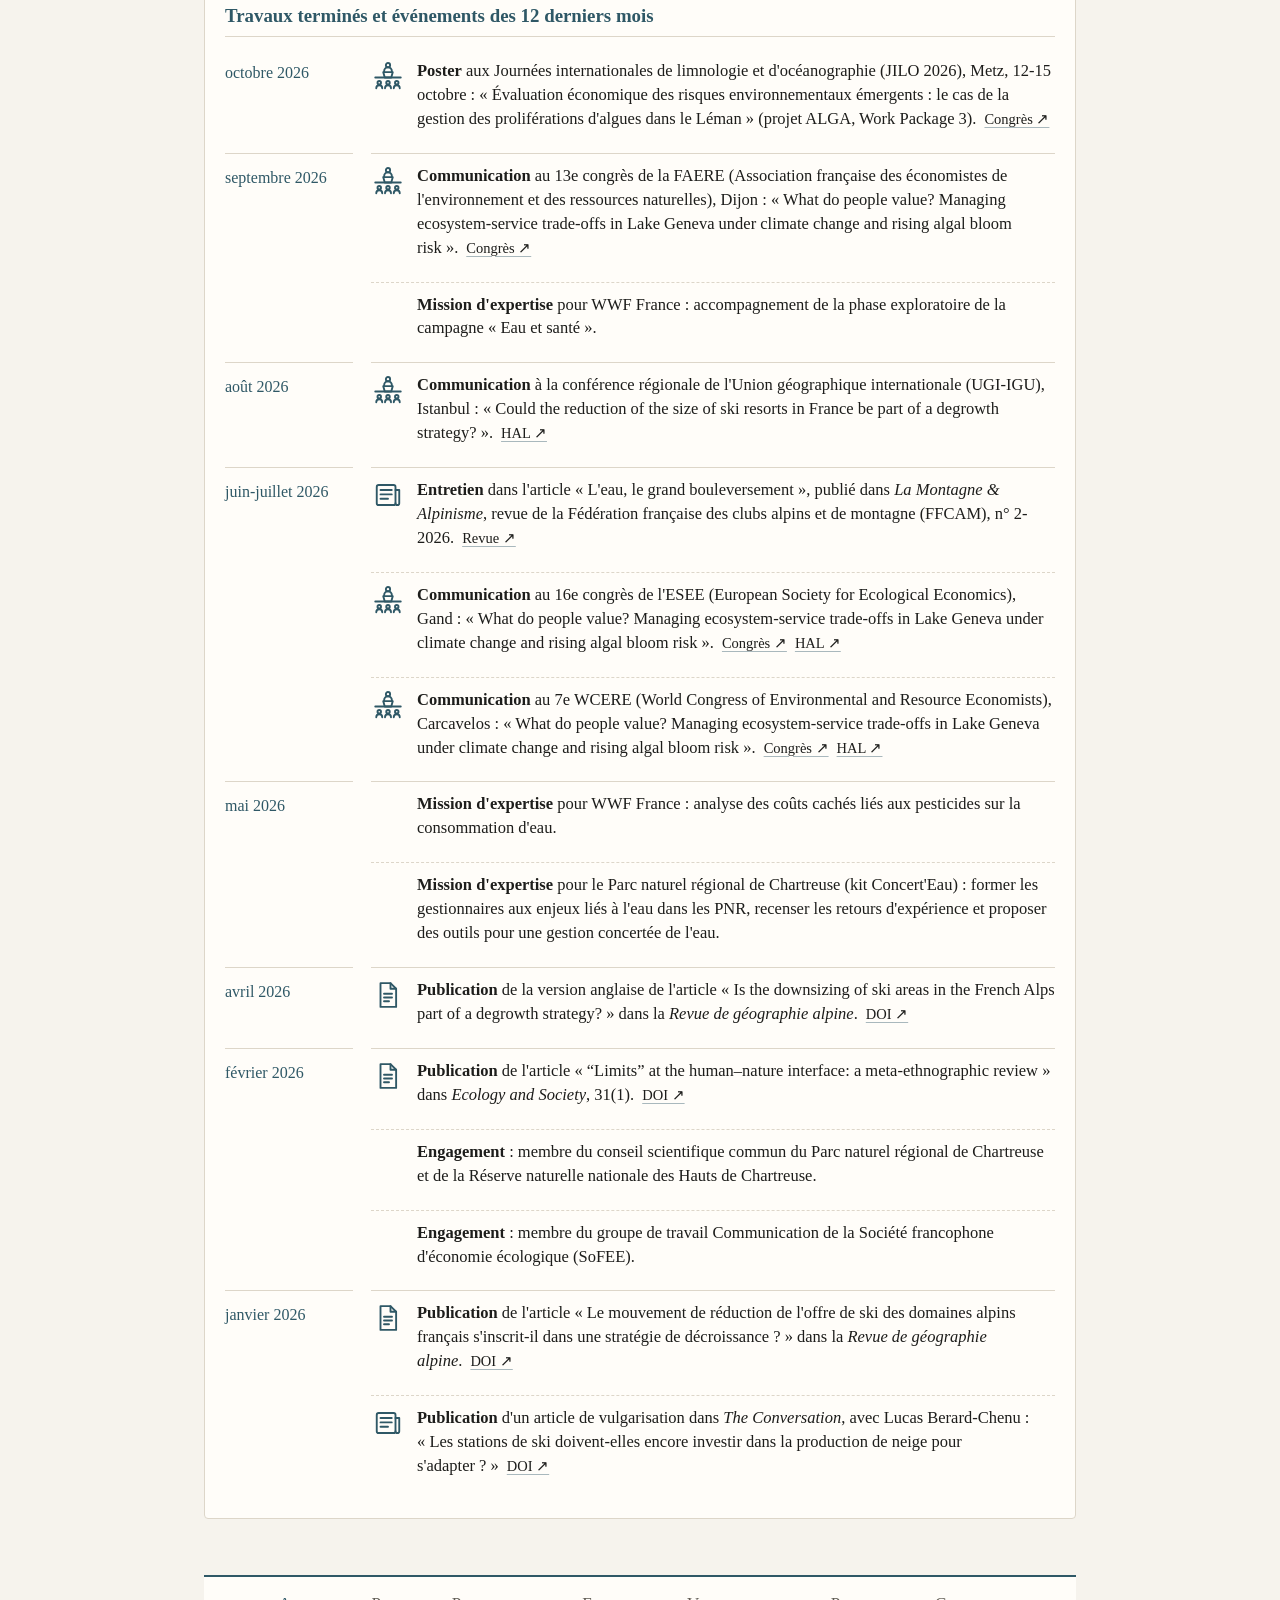
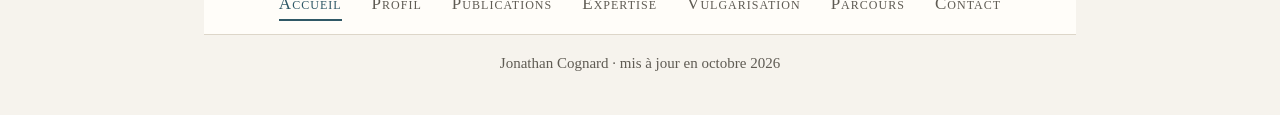
==== commit 78bbf227: "Add files via upload" ====
--- a/index.html
+++ b/index.html
@@ -6,10 +6,15 @@
 <title>Jonathan Cognard, économie écologique</title>
 <meta name="description" content="Jonathan Cognard, économiste écologique : interactions entre sociétés humaines et écosystèmes, soutenabilité, coexistence, écosystèmes aquatiques et changement climatique.">
 <link rel="stylesheet" href="style.css">
+<link rel="icon" href="favicon.ico" sizes="any">
+<link rel="icon" type="image/png" href="favicon-192.png">
+<link rel="apple-touch-icon" href="apple-touch-icon.png">
+<link rel="alternate" hreflang="en" href="en/index.html">
 </head>
 <body>
 <div class="wrap">
 
+  <div class="langsw"><a class="on" href="index.html">FR</a><span aria-hidden="true">·</span><a href="en/index.html" hreflang="en" lang="en">EN</a></div>
   <nav>
     <a href="index.html" class="on">Accueil</a>
     <a href="profil.html">Profil</a>
@@ -30,7 +35,7 @@
       <a href="#projets-paralleles-en-cours" class="sub">Projets parallèles</a>
       <a href="#travaux-termines-et-evenements-des-12-de" class="sub">Les 12 derniers mois</a>
     </div><script>(function(){var t=document.currentScript.parentNode,ls=[].slice.call(t.querySelectorAll('a'));
-function up(){var ts=ls.map(function(a){return document.getElementById(a.getAttribute('href').slice(1))});var y=window.innerHeight*0.3,k=0,b=-1e9;ts.forEach(function(e,i){if(!e)return;var r=e.getBoundingClientRect().top;if(r<y&&r>b+2){b=r;k=i}});
+function up(){var R=t.closest('.page')||document;var ts=ls.map(function(a){return R.querySelector('[id="'+a.getAttribute('href').slice(1)+'"]')});var y=window.innerHeight*0.3,k=0,b=-1e9;ts.forEach(function(e,i){if(!e)return;var r=e.getBoundingClientRect().top;if(r<y&&r>b+2){b=r;k=i}});
 ls.forEach(function(a,i){a.classList.toggle('act',i===k)})}window.addEventListener('scroll',up,{passive:true});window.addEventListener('load',up);up();})();</script></aside>
   <div class="intro" id="presentation">
     <div class="head">
@@ -57,8 +62,7 @@
       <a href="mailto:jonathan.cognard@gmail.com"><svg viewBox="0 0 24 24"><rect x="3" y="5" width="18" height="14" rx="2" fill="none" stroke="#2f5866" stroke-width="1.6"/><path d="M3.5 6.5 12 13l8.5-6.5" fill="none" stroke="#2f5866" stroke-width="1.6"/></svg>E-mail</a>
       <a href="https://www.researchgate.net/profile/Jonathan-Cognard" target="_blank" rel="noopener"><svg viewBox="0 0 24 24"><rect x="2" y="2" width="20" height="20" rx="4" fill="#40ba9b"/><text x="12" y="16.2" text-anchor="middle" font-family="Georgia,serif" font-size="10.5" fill="#fff">R<tspan font-size="7.5" dy="-3">G</tspan></text></svg>ResearchGate</a>
       <a href="https://orcid.org/0000-0002-9526-023X" target="_blank" rel="noopener"><svg viewBox="0 0 24 24"><circle cx="12" cy="12" r="10" fill="#a6ce39"/><text x="12" y="15.6" text-anchor="middle" font-family="Arial,sans-serif" font-weight="700" font-size="9.5" fill="#fff">iD</text></svg>ORCID</a>
-      <!-- Remplacer par l'adresse de votre profil Google Scholar si vous en avez un -->
-      <a href="https://scholar.google.com/scholar?q=author%3A%22Jonathan+Cognard%22" target="_blank" rel="noopener"><svg viewBox="0 0 24 24"><path d="M12 3 2 9.5l10 6.5 10-6.5z" fill="#4285f4"/><circle cx="12" cy="16" r="5" fill="#356ac3"/><path d="M5.5 13.5v3.5" stroke="#4285f4" stroke-width="1.4"/></svg>Google Scholar</a>
+      <a href="https://scholar.google.com/citations?hl=fr&amp;user=yuW_YmEAAAAJ" target="_blank" rel="noopener"><svg viewBox="0 0 24 24"><path d="M12 3 2 9.5l10 6.5 10-6.5z" fill="#4285f4"/><circle cx="12" cy="16" r="5" fill="#356ac3"/><path d="M5.5 13.5v3.5" stroke="#4285f4" stroke-width="1.4"/></svg>Google Scholar</a>
       <!-- Remplacer par votre CV HAL (cv.hal.science/votre-idhal) si vous en créez un -->
       <a href="https://hal.science/search/index/?q=authFullName_s%3A%22Jonathan+Cognard%22" target="_blank" rel="noopener"><svg viewBox="0 0 24 24"><rect x="2" y="5" width="20" height="14" rx="3" fill="#e2004f"/><text x="12" y="15.3" text-anchor="middle" font-family="Arial,sans-serif" font-weight="700" font-size="8" fill="#fff">HAL</text></svg>HAL</a>
       <a href="https://www.linkedin.com/in/jonathan-cognard-17158998/" target="_blank" rel="noopener"><svg viewBox="0 0 24 24"><rect x="2" y="2" width="20" height="20" rx="3" fill="#0a66c2"/><text x="12" y="16.5" text-anchor="middle" font-family="Arial,sans-serif" font-weight="700" font-size="10" fill="#fff">in</text></svg>LinkedIn</a>
@@ -100,7 +104,7 @@
         <div class="feed">
         <div class="m">octobre 2026</div>
         <div class="items">
-          <div class="it"><span class="ic"><svg viewBox="0 0 24 24"><circle cx="12" cy="3.3" r="1.7" fill="none" stroke="#2f5866" stroke-width="1.5" stroke-linecap="round" stroke-linejoin="round"/><path d="M8.9 10.6V8.1a3.1 3.1 0 0 1 6.2 0v2.5" fill="none" stroke="#2f5866" stroke-width="1.5" stroke-linecap="round" stroke-linejoin="round"/><path d="M8.2 8.9h7.6l-1.2 4.3H9.4z" fill="#fffdf9" stroke="#2f5866" stroke-width="1.5" stroke-linejoin="round"/><path d="M1.8 13.2h20.4" fill="none" stroke="#2f5866" stroke-width="1.5" stroke-linecap="round" stroke-linejoin="round"/><circle cx="5" cy="17.4" r="1.4" fill="none" stroke="#2f5866" stroke-width="1.5" stroke-linecap="round" stroke-linejoin="round"/><circle cx="12" cy="17.4" r="1.4" fill="none" stroke="#2f5866" stroke-width="1.5" stroke-linecap="round" stroke-linejoin="round"/><circle cx="19" cy="17.4" r="1.4" fill="none" stroke="#2f5866" stroke-width="1.5" stroke-linecap="round" stroke-linejoin="round"/><path d="M2.6 21.8a2.4 2.4 0 0 1 4.8 0M9.6 21.8a2.4 2.4 0 0 1 4.8 0M16.6 21.8a2.4 2.4 0 0 1 4.8 0" fill="none" stroke="#2f5866" stroke-width="1.5" stroke-linecap="round" stroke-linejoin="round"/></svg></span><span><a class="thumb" href="poster-jilo-2026.pdf" target="_blank" rel="noopener"><img src="poster-jilo-2026.jpg" alt="Poster ALGA, JILO 2026"></a><b>Poster</b> aux Journées internationales de limnologie et d'océanographie (JILO 2026), Metz, 12-15 octobre&nbsp;: «&nbsp;Évaluation économique des risques environnementaux émergents&nbsp;: le cas de la gestion des proliférations d'algues dans le Léman&nbsp;» (projet ALGA, Work Package 3).<a class="go" href="https://jilo-2026.sciencesconf.org/" target="_blank" rel="noopener">Congrès ↗</a><a class="go" href="poster-jilo-2026.pdf" target="_blank" rel="noopener">Poster ↗</a></span></div>
+          <div class="it"><span class="ic"><svg viewBox="0 0 24 24"><circle cx="12" cy="3.3" r="1.7" fill="none" stroke="#2f5866" stroke-width="1.5" stroke-linecap="round" stroke-linejoin="round"/><path d="M8.9 10.6V8.1a3.1 3.1 0 0 1 6.2 0v2.5" fill="none" stroke="#2f5866" stroke-width="1.5" stroke-linecap="round" stroke-linejoin="round"/><path d="M8.2 8.9h7.6l-1.2 4.3H9.4z" fill="#fffdf9" stroke="#2f5866" stroke-width="1.5" stroke-linejoin="round"/><path d="M1.8 13.2h20.4" fill="none" stroke="#2f5866" stroke-width="1.5" stroke-linecap="round" stroke-linejoin="round"/><circle cx="5" cy="17.4" r="1.4" fill="none" stroke="#2f5866" stroke-width="1.5" stroke-linecap="round" stroke-linejoin="round"/><circle cx="12" cy="17.4" r="1.4" fill="none" stroke="#2f5866" stroke-width="1.5" stroke-linecap="round" stroke-linejoin="round"/><circle cx="19" cy="17.4" r="1.4" fill="none" stroke="#2f5866" stroke-width="1.5" stroke-linecap="round" stroke-linejoin="round"/><path d="M2.6 21.8a2.4 2.4 0 0 1 4.8 0M9.6 21.8a2.4 2.4 0 0 1 4.8 0M16.6 21.8a2.4 2.4 0 0 1 4.8 0" fill="none" stroke="#2f5866" stroke-width="1.5" stroke-linecap="round" stroke-linejoin="round"/></svg></span><span><b>Poster</b> aux Journées internationales de limnologie et d'océanographie (JILO 2026), Metz, 12-15 octobre&nbsp;: «&nbsp;Évaluation économique des risques environnementaux émergents&nbsp;: le cas de la gestion des proliférations d'algues dans le Léman&nbsp;» (projet ALGA, Work Package 3).<a class="go" href="https://jilo-2026.sciencesconf.org/" target="_blank" rel="noopener">Congrès ↗</a></span></div>
         </div>
         <div class="m">septembre 2026</div>
         <div class="items">
--- a/style.css
+++ b/style.css
@@ -26,6 +26,12 @@
 .wrap { max-width:920px; margin:0 auto; padding:0 24px; }
 p { margin:0 0 14px; }
 .small { font-size:16px; color:var(--muted); }
+
+/* ===== Langue ===== */
+.langsw { display:flex; justify-content:flex-end; align-items:center; gap:7px; margin:16px 0 -8px; font-size:14px; letter-spacing:.08em; color:var(--muted); }
+.langsw a { text-decoration:none; color:var(--muted); padding:2px 3px; }
+.langsw a:hover { color:var(--accent); }
+.langsw a.on { color:var(--accent); font-weight:700; border-bottom:2px solid var(--accent); }
 
 /* ===== Menu ===== */
 nav { display:flex; justify-content:center; flex-wrap:wrap; gap:4px 30px; margin-top:22px; padding:13px 10px; font-size:17px; font-variant:small-caps; letter-spacing:.06em;
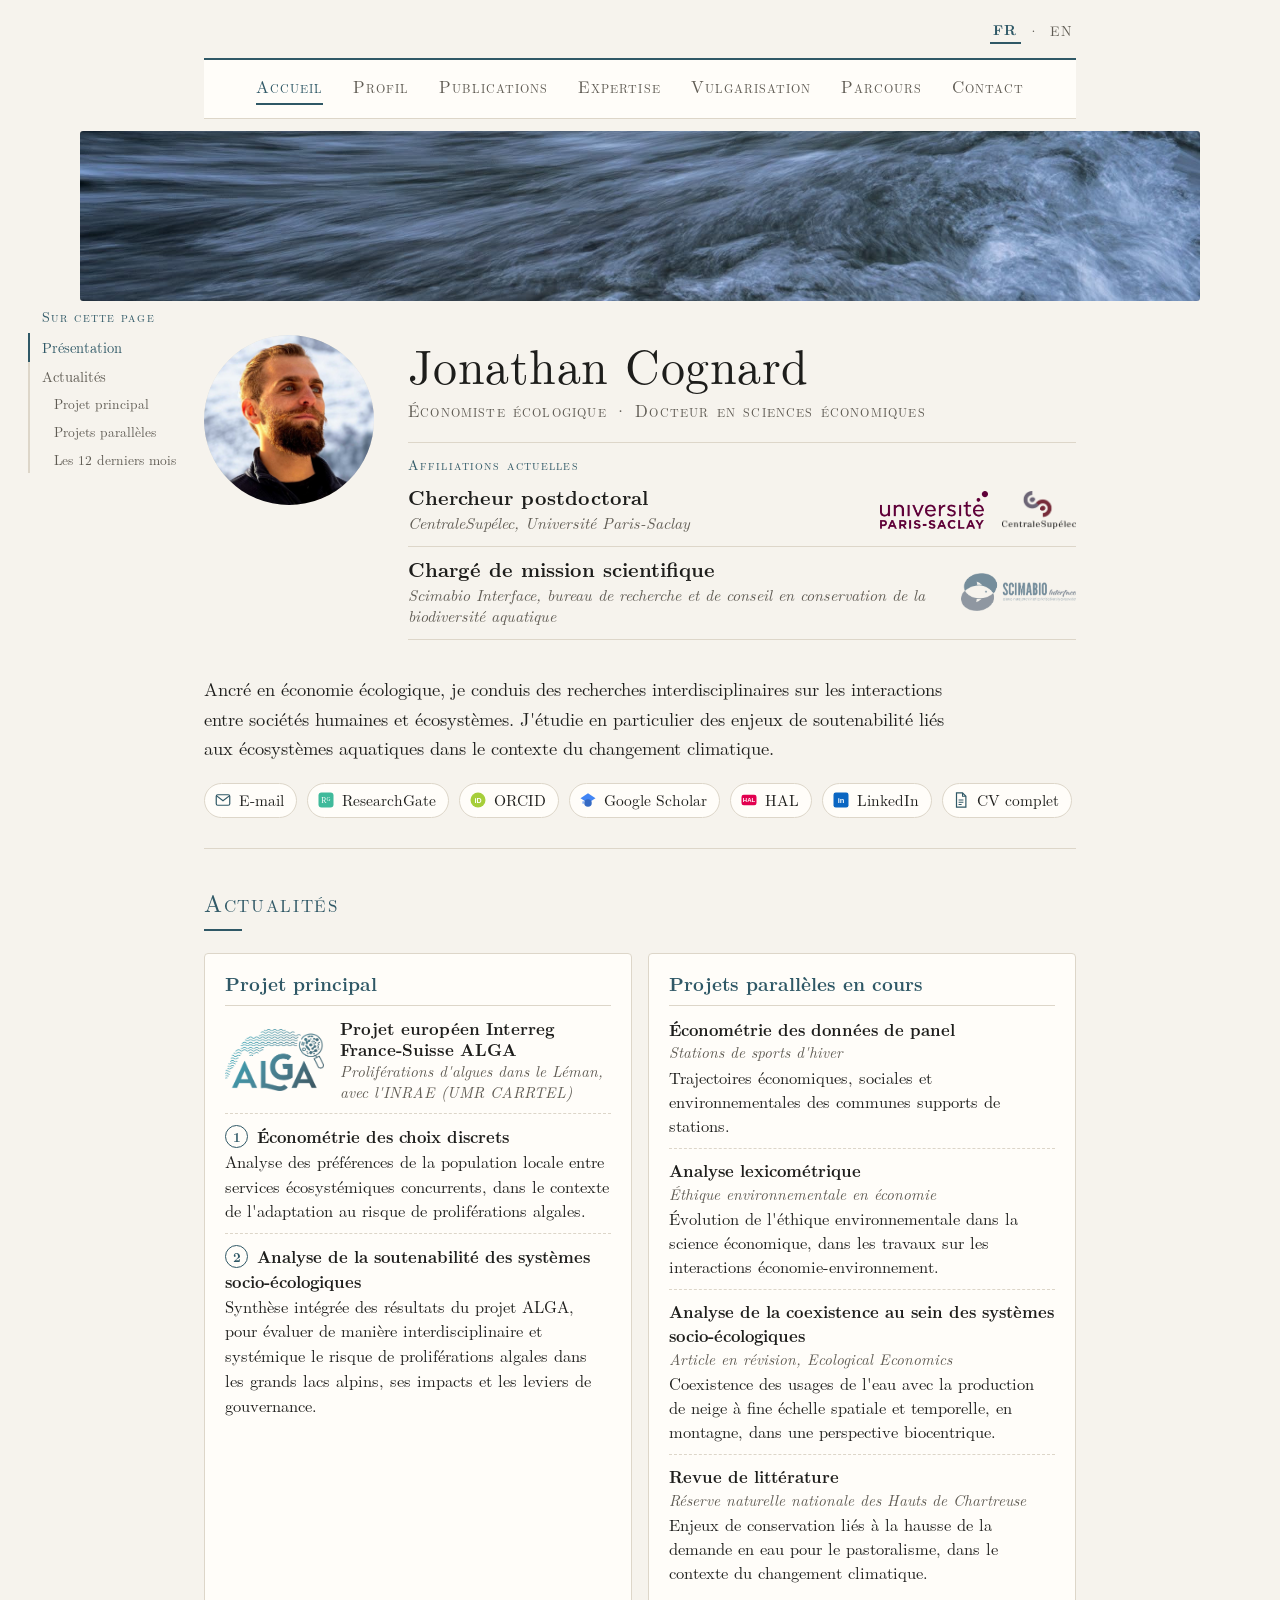
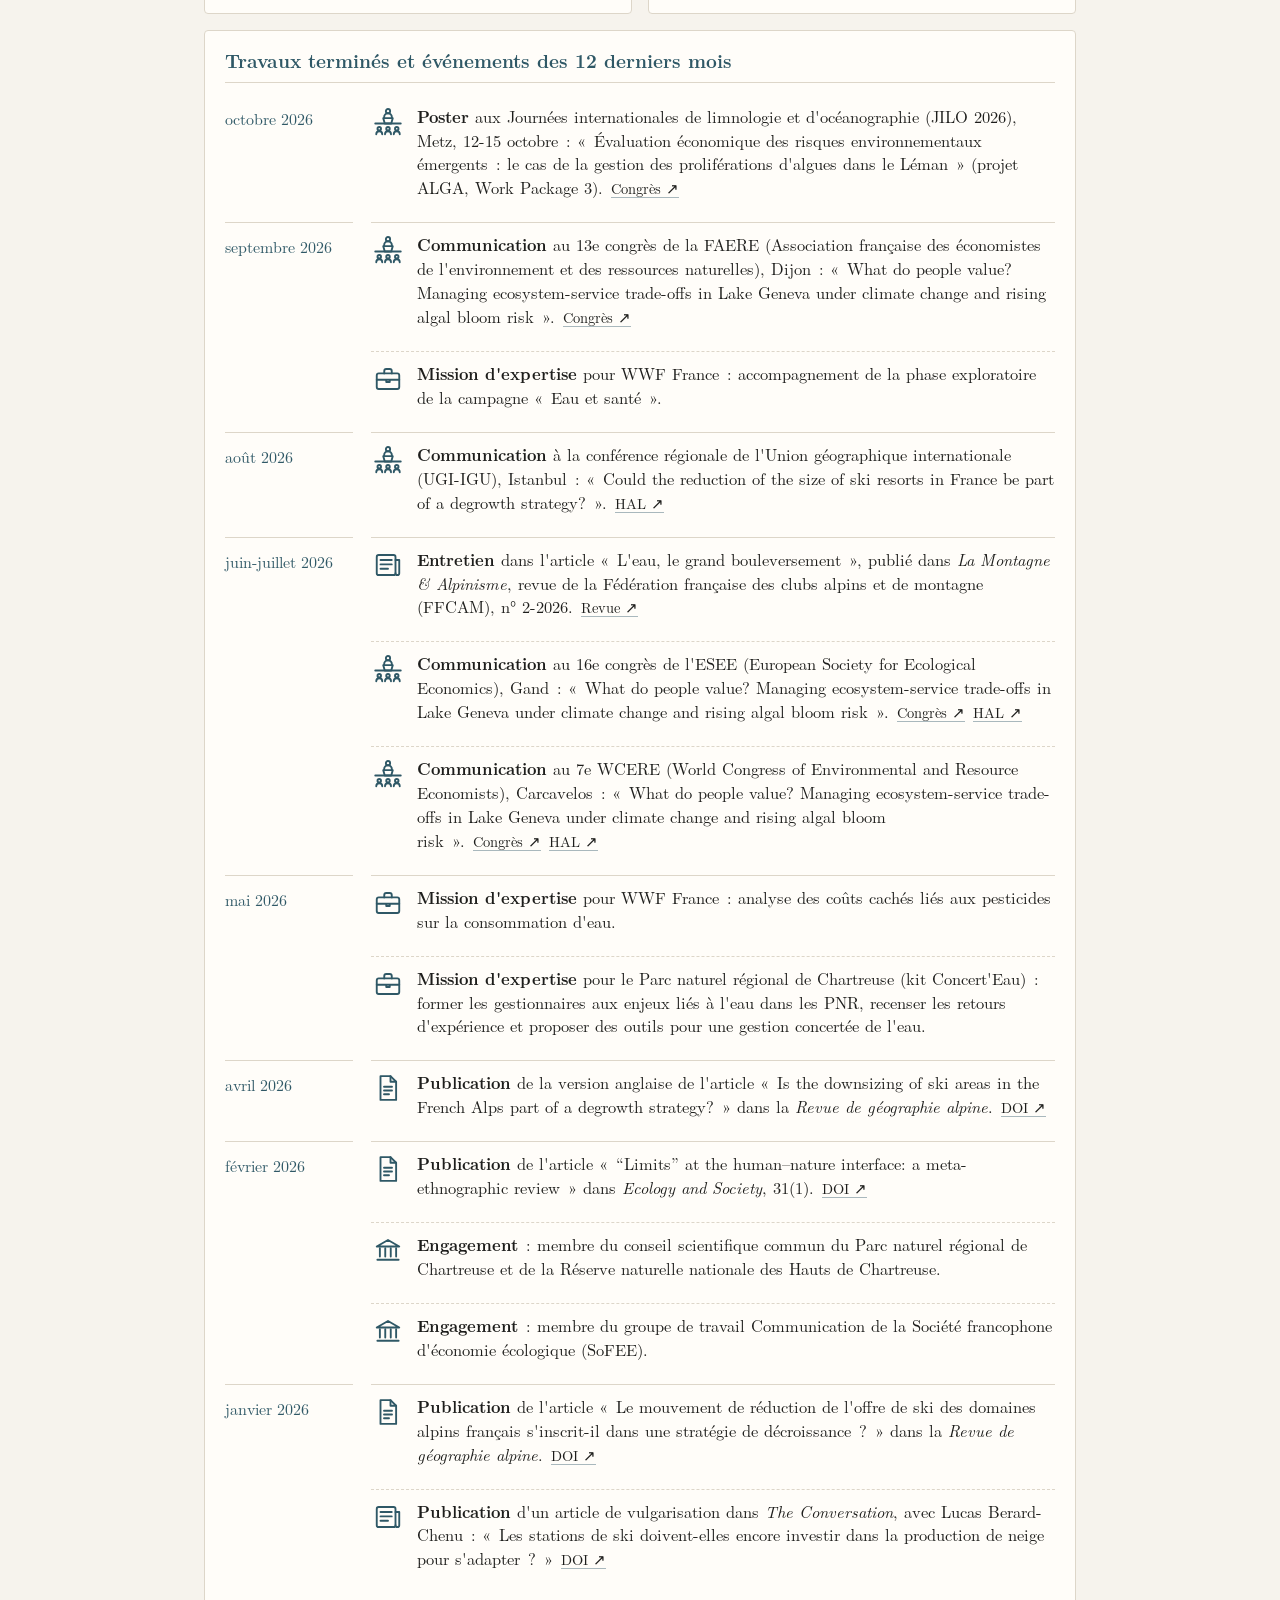
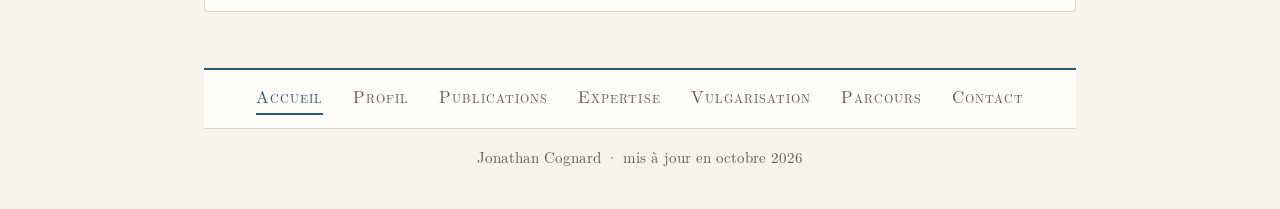
==== commit 217f2ba4: "Add files via upload" ====
--- a/index.html
+++ b/index.html
@@ -9,12 +9,12 @@
 <link rel="icon" href="favicon.ico" sizes="any">
 <link rel="icon" type="image/png" href="favicon-192.png">
 <link rel="apple-touch-icon" href="apple-touch-icon.png">
-<link rel="alternate" hreflang="en" href="en/index.html">
+<link rel="alternate" hreflang="en" href="en-index.html">
 </head>
 <body>
 <div class="wrap">
 
-  <div class="langsw"><a class="on" href="index.html">FR</a><span aria-hidden="true">·</span><a href="en/index.html" hreflang="en" lang="en">EN</a></div>
+  <div class="langsw"><a class="on" href="index.html">FR</a><span aria-hidden="true">·</span><a href="en-index.html" hreflang="en" lang="en">EN</a></div>
   <nav>
     <a href="index.html" class="on">Accueil</a>
     <a href="profil.html">Profil</a>
@@ -48,11 +48,11 @@
           <div class="aff-l">Affiliations actuelles</div>
           <div class="role-row">
             <div><div class="rt">Chercheur postdoctoral</div><div class="ri">CentraleSupélec, Université Paris-Saclay</div></div>
-            <div class="rl"><img src="logos/paris-saclay.png" alt="" onerror="this.remove()"><img src="logos/centralesupelec.png" alt="" onerror="this.remove()"></div>
+            <div class="rl"><img src="logo-paris-saclay.png" alt="" onerror="this.remove()"><img src="logo-centralesupelec.png" alt="" onerror="this.remove()"></div>
           </div>
           <div class="role-row">
             <div><div class="rt">Chargé de mission scientifique</div><div class="ri">Scimabio Interface, bureau de recherche et de conseil en conservation de la biodiversité aquatique</div></div>
-            <div class="rl"><img src="logos/scimabio.png" alt="" onerror="this.remove()"></div>
+            <div class="rl"><img src="logo-scimabio.png" alt="" onerror="this.remove()"></div>
           </div>
         </div>
       </div>
@@ -79,7 +79,7 @@
       <div id="projet-principal" class="box">
         <b>Projet principal</b>
         <div class="proj-h">
-          <img src="logos/alga.png" alt="Logo du projet ALGA" onerror="this.remove()">
+          <img src="logo-alga.png" alt="Logo du projet ALGA" onerror="this.remove()">
           <div><div class="pt">Projet européen Interreg France-Suisse ALGA</div>
           <div class="ps">Proliférations d'algues dans le Léman, avec l'INRAE (UMR CARRTEL)</div></div>
         </div>
@@ -109,7 +109,7 @@
         <div class="m">septembre 2026</div>
         <div class="items">
           <div class="it"><span class="ic"><svg viewBox="0 0 24 24"><circle cx="12" cy="3.3" r="1.7" fill="none" stroke="#2f5866" stroke-width="1.5" stroke-linecap="round" stroke-linejoin="round"/><path d="M8.9 10.6V8.1a3.1 3.1 0 0 1 6.2 0v2.5" fill="none" stroke="#2f5866" stroke-width="1.5" stroke-linecap="round" stroke-linejoin="round"/><path d="M8.2 8.9h7.6l-1.2 4.3H9.4z" fill="#fffdf9" stroke="#2f5866" stroke-width="1.5" stroke-linejoin="round"/><path d="M1.8 13.2h20.4" fill="none" stroke="#2f5866" stroke-width="1.5" stroke-linecap="round" stroke-linejoin="round"/><circle cx="5" cy="17.4" r="1.4" fill="none" stroke="#2f5866" stroke-width="1.5" stroke-linecap="round" stroke-linejoin="round"/><circle cx="12" cy="17.4" r="1.4" fill="none" stroke="#2f5866" stroke-width="1.5" stroke-linecap="round" stroke-linejoin="round"/><circle cx="19" cy="17.4" r="1.4" fill="none" stroke="#2f5866" stroke-width="1.5" stroke-linecap="round" stroke-linejoin="round"/><path d="M2.6 21.8a2.4 2.4 0 0 1 4.8 0M9.6 21.8a2.4 2.4 0 0 1 4.8 0M16.6 21.8a2.4 2.4 0 0 1 4.8 0" fill="none" stroke="#2f5866" stroke-width="1.5" stroke-linecap="round" stroke-linejoin="round"/></svg></span><span><b>Communication</b> au 13e congrès de la FAERE (Association française des économistes de l'environnement et des ressources naturelles), Dijon&nbsp;: «&nbsp;What do people value? Managing ecosystem-service trade-offs in Lake Geneva under climate change and rising algal bloom risk&nbsp;».<a class="go" href="https://faere.fr/en/faere-conference-2026/" target="_blank" rel="noopener">Congrès ↗</a></span></div>
-          <div class="it"><span class="ic"><img src="logos/wwf.png" alt="" onerror="this.remove()"></span><span><b>Mission d'expertise</b> pour WWF France&nbsp;: accompagnement de la phase exploratoire de la campagne «&nbsp;Eau et santé&nbsp;».</span></div>
+          <div class="it"><span class="ic"><svg viewBox="0 0 24 24"><rect x="3" y="7.5" width="18" height="12.5" rx="1.6" fill="none" stroke="#2f5866" stroke-width="1.5" stroke-linecap="round" stroke-linejoin="round"/><path d="M9 7.5V5.6c0-.9.7-1.6 1.6-1.6h2.8c.9 0 1.6.7 1.6 1.6v1.9M3 12.6h18M10.6 12.6v1.8h2.8v-1.8" fill="none" stroke="#2f5866" stroke-width="1.5" stroke-linecap="round" stroke-linejoin="round"/></svg></span><span><b>Mission d'expertise</b> pour WWF France&nbsp;: accompagnement de la phase exploratoire de la campagne «&nbsp;Eau et santé&nbsp;».</span></div>
         </div>
         <div class="m">août 2026</div>
         <div class="items">
@@ -123,8 +123,8 @@
         </div>
         <div class="m">mai 2026</div>
         <div class="items">
-          <div class="it"><span class="ic"><img src="logos/wwf.png" alt="" onerror="this.remove()"></span><span><b>Mission d'expertise</b> pour WWF France&nbsp;: analyse des coûts cachés liés aux pesticides sur la consommation d'eau.</span></div>
-          <div class="it"><span class="ic"><img src="logos/pnr-chartreuse.png" alt="" onerror="this.remove()"></span><span><b>Mission d'expertise</b> pour le Parc naturel régional de Chartreuse (kit Concert'Eau)&nbsp;: former les gestionnaires aux enjeux liés à l'eau dans les PNR, recenser les retours d'expérience et proposer des outils pour une gestion concertée de l'eau.</span></div>
+          <div class="it"><span class="ic"><svg viewBox="0 0 24 24"><rect x="3" y="7.5" width="18" height="12.5" rx="1.6" fill="none" stroke="#2f5866" stroke-width="1.5" stroke-linecap="round" stroke-linejoin="round"/><path d="M9 7.5V5.6c0-.9.7-1.6 1.6-1.6h2.8c.9 0 1.6.7 1.6 1.6v1.9M3 12.6h18M10.6 12.6v1.8h2.8v-1.8" fill="none" stroke="#2f5866" stroke-width="1.5" stroke-linecap="round" stroke-linejoin="round"/></svg></span><span><b>Mission d'expertise</b> pour WWF France&nbsp;: analyse des coûts cachés liés aux pesticides sur la consommation d'eau.</span></div>
+          <div class="it"><span class="ic"><svg viewBox="0 0 24 24"><rect x="3" y="7.5" width="18" height="12.5" rx="1.6" fill="none" stroke="#2f5866" stroke-width="1.5" stroke-linecap="round" stroke-linejoin="round"/><path d="M9 7.5V5.6c0-.9.7-1.6 1.6-1.6h2.8c.9 0 1.6.7 1.6 1.6v1.9M3 12.6h18M10.6 12.6v1.8h2.8v-1.8" fill="none" stroke="#2f5866" stroke-width="1.5" stroke-linecap="round" stroke-linejoin="round"/></svg></span><span><b>Mission d'expertise</b> pour le Parc naturel régional de Chartreuse (kit Concert'Eau)&nbsp;: former les gestionnaires aux enjeux liés à l'eau dans les PNR, recenser les retours d'expérience et proposer des outils pour une gestion concertée de l'eau.</span></div>
         </div>
         <div class="m">avril 2026</div>
         <div class="items">
@@ -133,8 +133,8 @@
         <div class="m">février 2026</div>
         <div class="items">
           <div class="it"><span class="ic"><svg viewBox="0 0 24 24"><path d="M6 2.5h8l4.5 4.5v14.5H6z" fill="none" stroke="#2f5866" stroke-width="1.5" stroke-linecap="round" stroke-linejoin="round"/><path d="M14 2.5V7h4.5M8.8 11h6.4M8.8 14h6.4M8.8 17h4" fill="none" stroke="#2f5866" stroke-width="1.5" stroke-linecap="round" stroke-linejoin="round"/></svg></span><span><b>Publication</b> de l'article «&nbsp;“Limits” at the human–nature interface: a meta-ethnographic review&nbsp;» dans <i>Ecology and Society</i>, 31(1).<a class="go" href="https://doi.org/10.5751/ES-16991-310121" target="_blank" rel="noopener">DOI ↗</a></span></div>
-          <div class="it"><span class="ic"><img src="logos/pnr-chartreuse.png" alt="" onerror="this.remove()"></span><span><b>Engagement</b>&nbsp;: membre du conseil scientifique commun du Parc naturel régional de Chartreuse et de la Réserve naturelle nationale des Hauts de Chartreuse.</span></div>
-          <div class="it"><span class="ic"><img src="logos/sofee.png" alt="" onerror="this.remove()"></span><span><b>Engagement</b>&nbsp;: membre du groupe de travail Communication de la Société francophone d'économie écologique (SoFEE).</span></div>
+          <div class="it"><span class="ic"><svg viewBox="0 0 24 24"><path d="M3 9.2 12 4l9 5.2z" fill="none" stroke="#2f5866" stroke-width="1.5" stroke-linecap="round" stroke-linejoin="round"/><path d="M5.5 10.6v6.6M9.8 10.6v6.6M14.2 10.6v6.6M18.5 10.6v6.6M3.5 19.8h17" fill="none" stroke="#2f5866" stroke-width="1.5" stroke-linecap="round" stroke-linejoin="round"/></svg></span><span><b>Engagement</b>&nbsp;: membre du conseil scientifique commun du Parc naturel régional de Chartreuse et de la Réserve naturelle nationale des Hauts de Chartreuse.</span></div>
+          <div class="it"><span class="ic"><svg viewBox="0 0 24 24"><path d="M3 9.2 12 4l9 5.2z" fill="none" stroke="#2f5866" stroke-width="1.5" stroke-linecap="round" stroke-linejoin="round"/><path d="M5.5 10.6v6.6M9.8 10.6v6.6M14.2 10.6v6.6M18.5 10.6v6.6M3.5 19.8h17" fill="none" stroke="#2f5866" stroke-width="1.5" stroke-linecap="round" stroke-linejoin="round"/></svg></span><span><b>Engagement</b>&nbsp;: membre du groupe de travail Communication de la Société francophone d'économie écologique (SoFEE).</span></div>
         </div>
         <div class="m">janvier 2026</div>
         <div class="items">
--- a/style.css
+++ b/style.css
@@ -1,10 +1,10 @@
 /* Feuille de style commune à toutes les pages du site.
    Pour changer la couleur d'accent : modifier --accent ci-dessous. */
 
-/* ===== Police LM Roman 10 (dossier fonts/) ===== */
-@font-face { font-family:"LM Roman 10"; src:url("fonts/lmroman10-regular.woff2") format("woff2"); font-weight:400; font-style:normal; font-display:swap; }
-@font-face { font-family:"LM Roman 10"; src:url("fonts/lmroman10-italic.woff2") format("woff2"); font-weight:400; font-style:italic; font-display:swap; }
-@font-face { font-family:"LM Roman 10"; src:url("fonts/lmroman10-bold.woff2") format("woff2"); font-weight:700; font-style:normal; font-display:swap; }
+/* ===== Police LM Roman 10 (fichiers lmroman10-*.woff2) ===== */
+@font-face { font-family:"LM Roman 10"; src:url("lmroman10-regular.woff2") format("woff2"); font-weight:400; font-style:normal; font-display:swap; }
+@font-face { font-family:"LM Roman 10"; src:url("lmroman10-italic.woff2") format("woff2"); font-weight:400; font-style:italic; font-display:swap; }
+@font-face { font-family:"LM Roman 10"; src:url("lmroman10-bold.woff2") format("woff2"); font-weight:700; font-style:normal; font-display:swap; }
 
 /* ===== Couleurs ===== */
 :root {
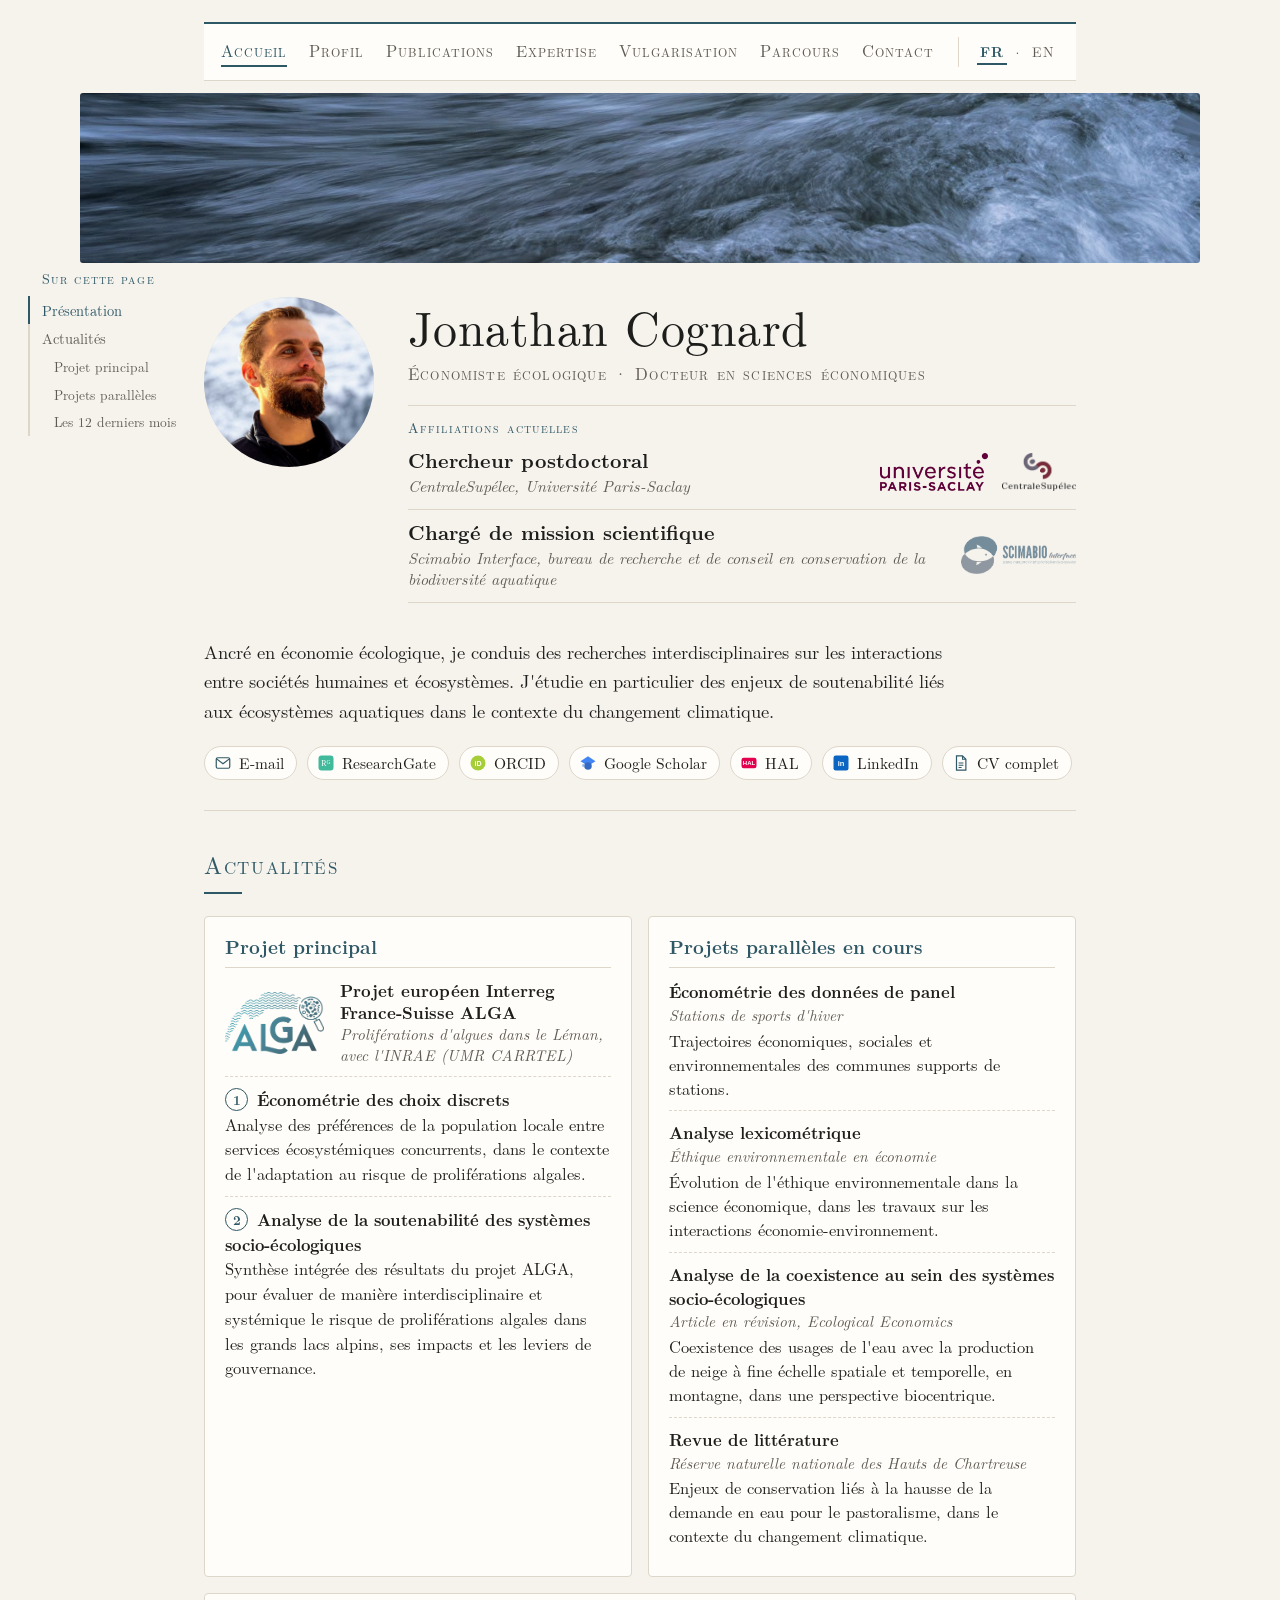
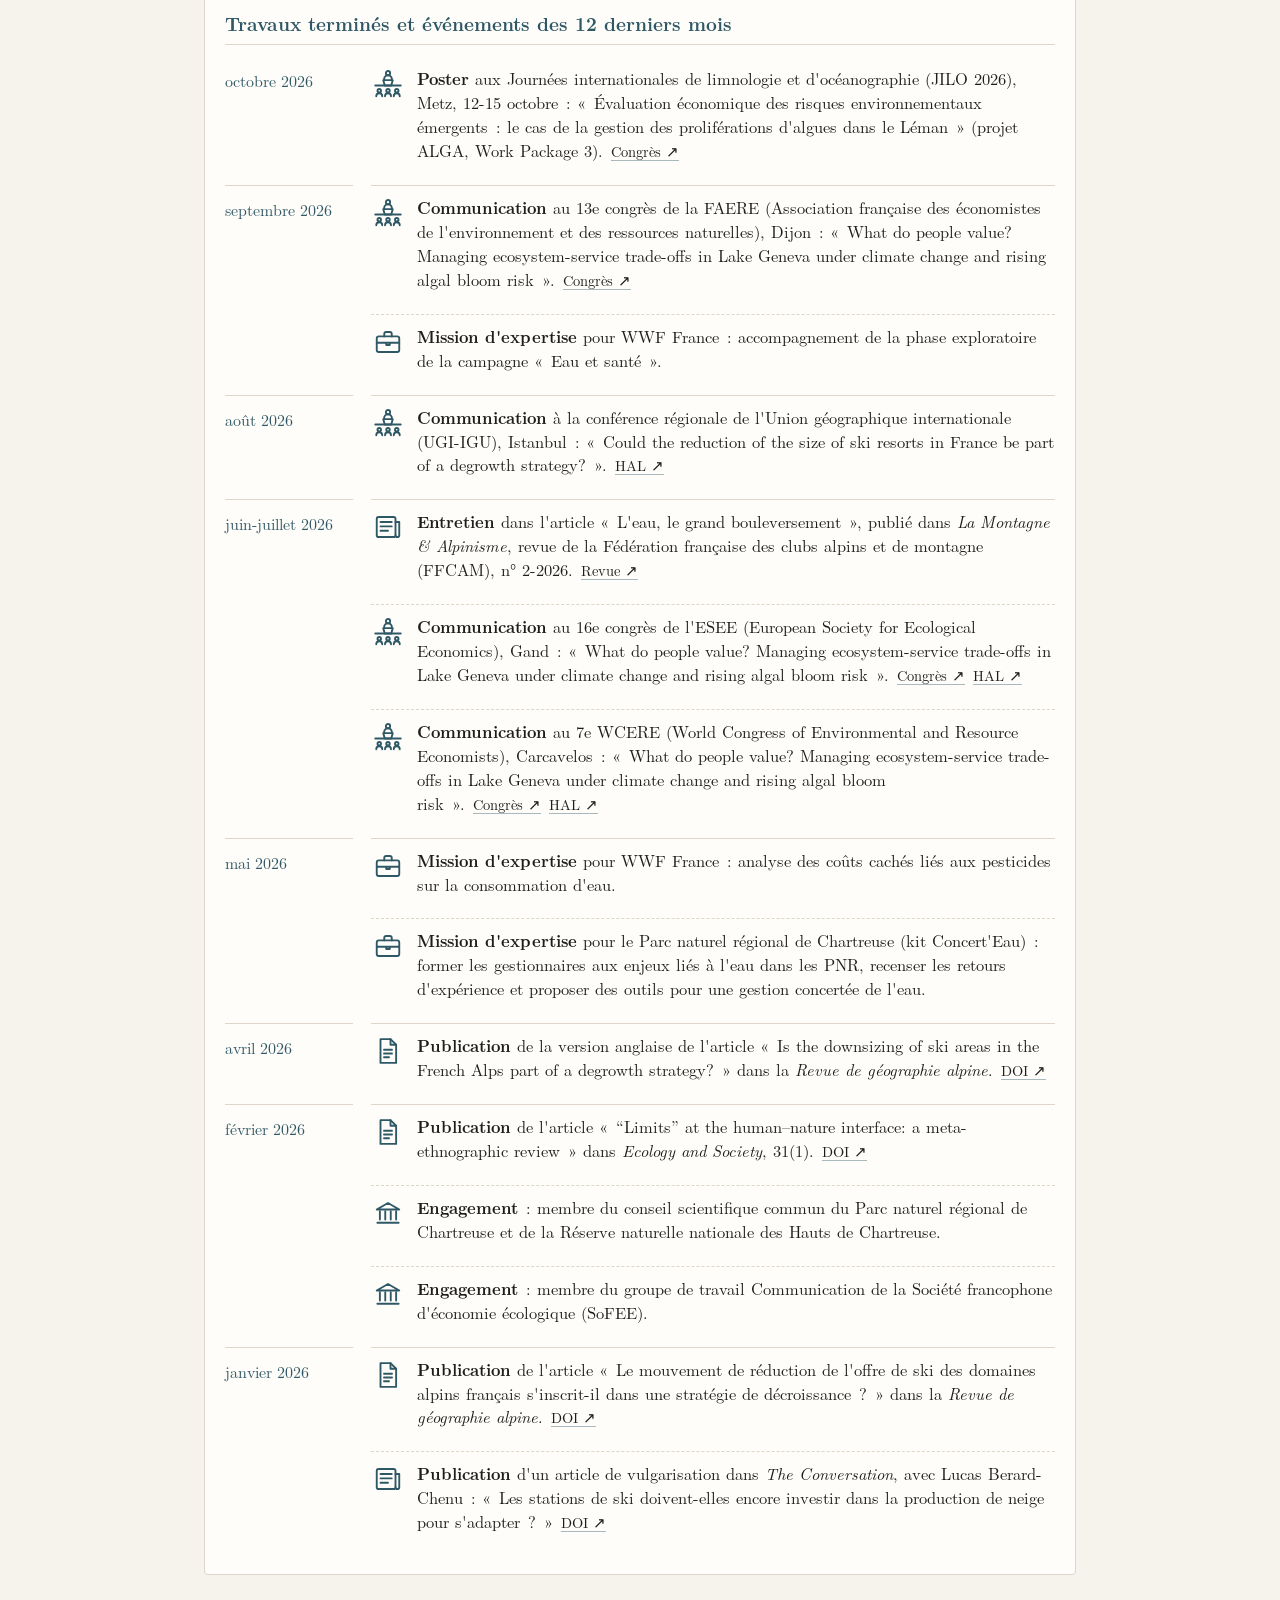
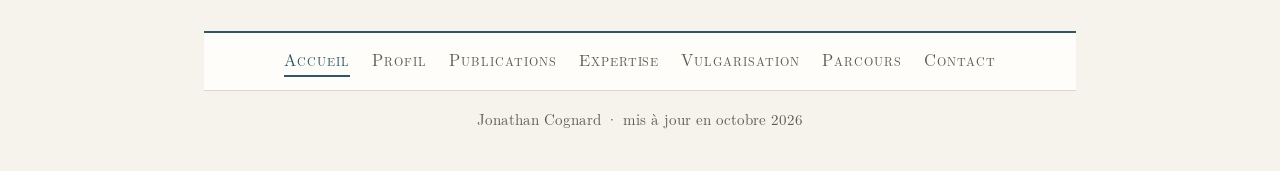
==== commit 2c1fc59b: "Add files via upload" ====
--- a/index.html
+++ b/index.html
@@ -14,7 +14,6 @@
 <body>
 <div class="wrap">
 
-  <div class="langsw"><a class="on" href="index.html">FR</a><span aria-hidden="true">·</span><a href="en-index.html" hreflang="en" lang="en">EN</a></div>
   <nav>
     <a href="index.html" class="on">Accueil</a>
     <a href="profil.html">Profil</a>
@@ -23,6 +22,7 @@
     <a href="vulgarisation.html">Vulgarisation</a>
     <a href="parcours.html">Parcours</a>
     <a href="contact.html">Contact</a>
+    <div class="langsw"><a class="on" href="index.html">FR</a><span aria-hidden="true">·</span><a href="en-index.html" hreflang="en" lang="en">EN</a></div>
   </nav>
   <!-- ================= EN-TÊTE ================= -->
   <div class="strip" role="img" aria-label="Eau en mouvement"></div>
--- a/style.css
+++ b/style.css
@@ -28,13 +28,13 @@
 .small { font-size:16px; color:var(--muted); }
 
 /* ===== Langue ===== */
-.langsw { display:flex; justify-content:flex-end; align-items:center; gap:7px; margin:16px 0 -8px; font-size:14px; letter-spacing:.08em; color:var(--muted); }
-.langsw a { text-decoration:none; color:var(--muted); padding:2px 3px; }
+.langsw { display:flex; align-items:center; gap:5px; margin-left:2px; padding-left:18px; border-left:1px solid var(--line); font-size:14px; font-variant:normal; letter-spacing:.08em; color:var(--muted); }
+.langsw a { text-decoration:none; color:var(--muted); padding:1px 3px; border-bottom:2px solid transparent; }
 .langsw a:hover { color:var(--accent); }
 .langsw a.on { color:var(--accent); font-weight:700; border-bottom:2px solid var(--accent); }
 
 /* ===== Menu ===== */
-nav { display:flex; justify-content:center; flex-wrap:wrap; gap:4px 30px; margin-top:22px; padding:13px 10px; font-size:17px; font-variant:small-caps; letter-spacing:.06em;
+nav { display:flex; justify-content:center; flex-wrap:wrap; gap:4px 22px; margin-top:22px; padding:13px 10px; font-size:16.5px; font-variant:small-caps; letter-spacing:.06em;
       background:var(--card); border-top:2px solid var(--accent); border-bottom:1px solid var(--line); }
 nav a { text-decoration:none; color:var(--muted); padding-bottom:2px; border-bottom:2px solid transparent; }
 nav a:hover { color:var(--accent); }
@@ -194,6 +194,7 @@
 @media (max-width:760px) {
   body { font-size:17.5px; }
   nav { gap:4px 16px; font-size:16px; padding:10px 8px; }
+  .langsw { border-left:0; padding-left:0; margin-left:0; }
   .strip { height:130px; }
   .head { grid-template-columns:1fr; gap:14px; padding-top:22px; }
   .avatar { width:104px; height:104px; }
